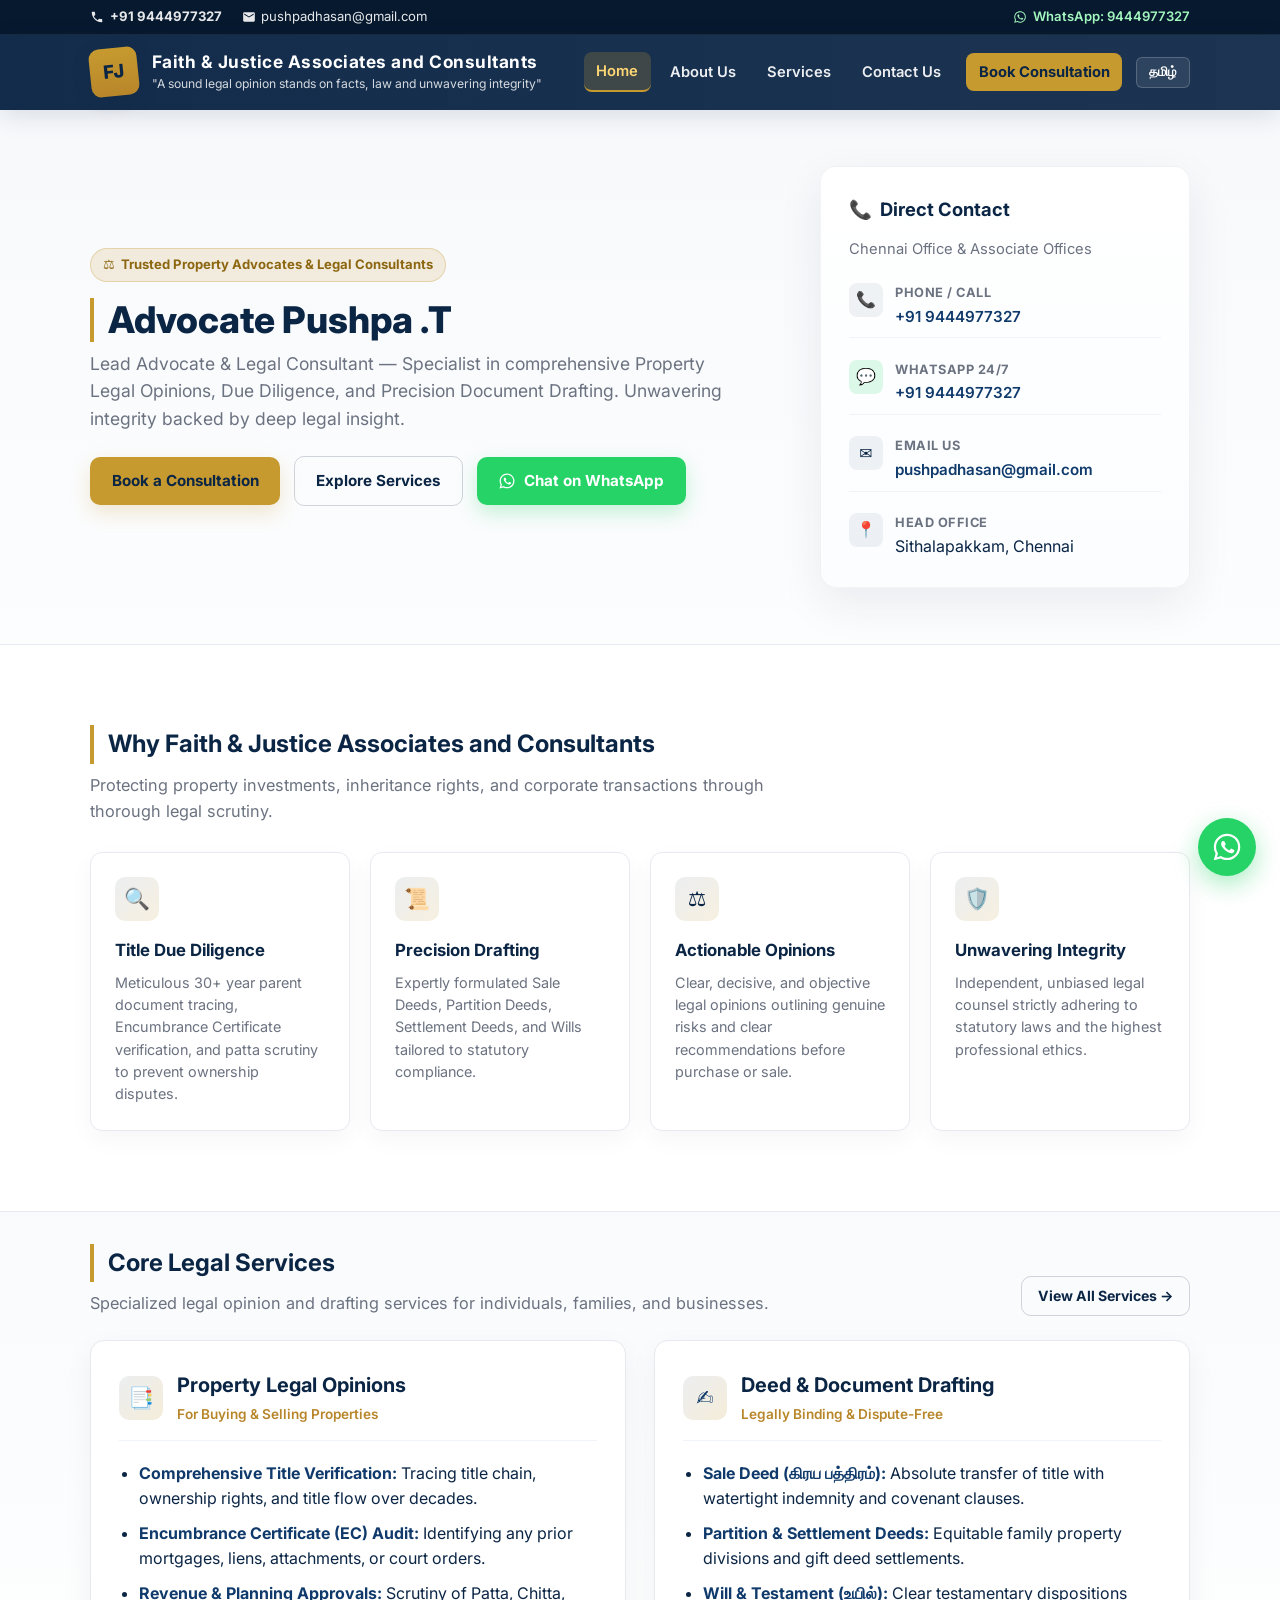
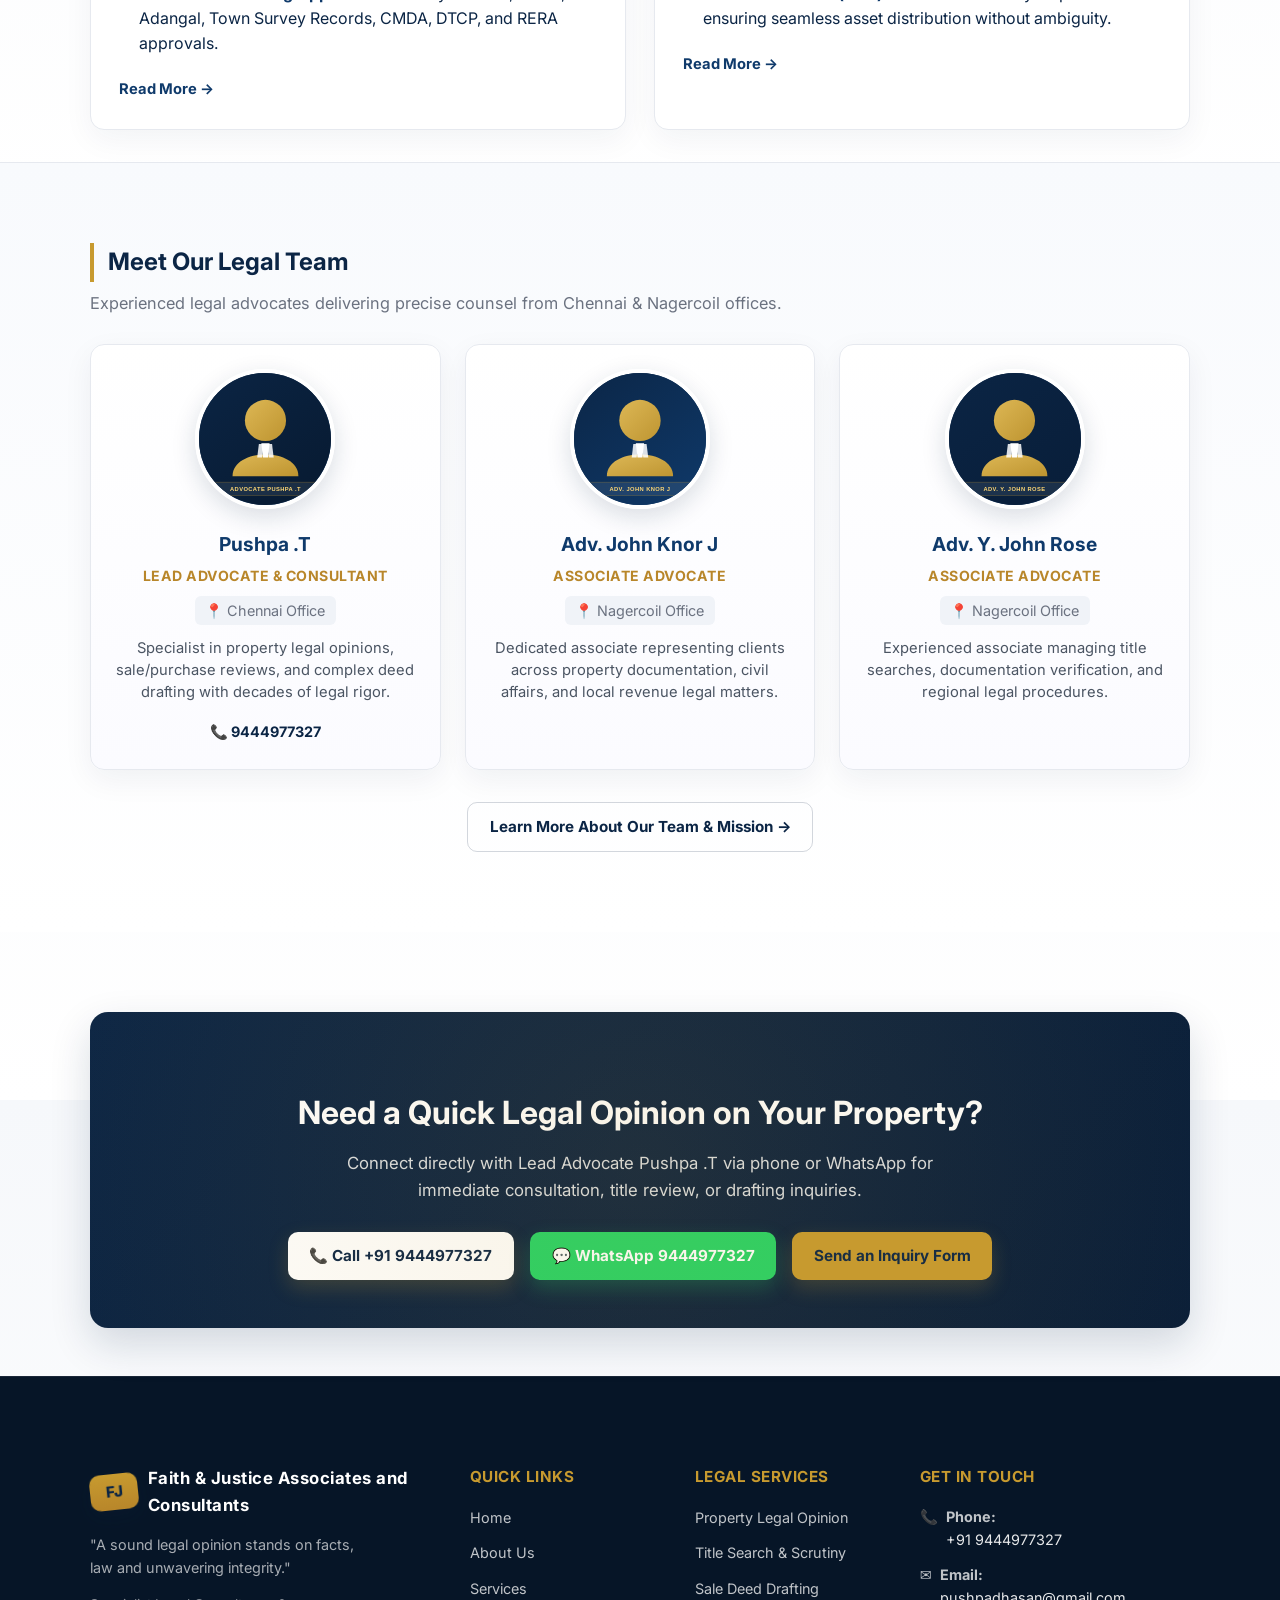
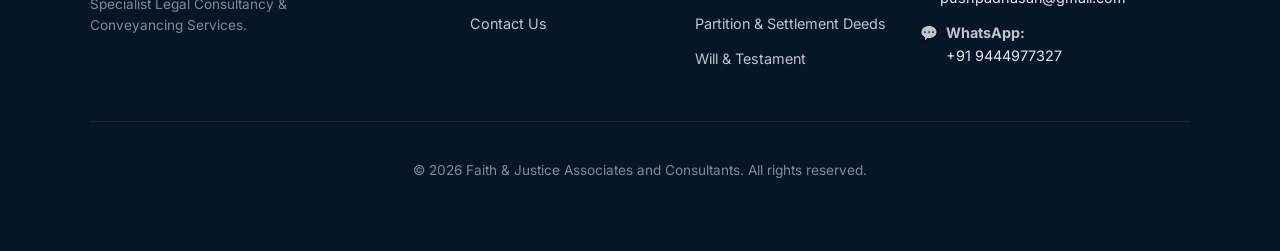
==== index.html @ 85257190 "Faith & Justice Associates and Consultants website" ====
<!DOCTYPE html>
<html lang="en">
<head>
  <meta charset="utf-8" />
  <meta name="viewport" content="width=device-width, initial-scale=1" />
  <title>Faith &amp; Justice Associates and Consultants | Property Legal Opinions &amp; Document Drafting</title>
  <meta name="description" content="Faith &amp; Justice Associates and Consultants — Specialized Property Legal Opinions, Title Scrutiny, Due Diligence, and Document Drafting. Lead Advocate: Pushpa .T." />
  <meta name="theme-color" content="#0b2545" />
  <link rel="stylesheet" href="style.css" />
</head>
<body>

  <!-- Top Utility Bar with Contact Info -->
  <aside class="top-bar">
    <div class="container">
      <div class="top-bar-left">
        <a href="tel:+919444977327" aria-label="Call Advocate Pushpa .T">
          <svg viewBox="0 0 24 24" width="14" height="14" fill="currentColor"><path d="M6.62 10.79c1.44 2.83 3.76 5.14 6.59 6.59l2.2-2.2c.27-.27.67-.36 1.02-.24 1.12.37 2.33.57 3.57.57.55 0 1 .45 1 1V20c0 .55-.45 1-1 1-9.39 0-17-7.61-17-17 0-.55.45-1 1-1h3.5c.55 0 1 .45 1 1 0 1.25.2 2.45.57 3.57.11.35.03.74-.25 1.02l-2.2 2.2z"/></svg>
          <span><strong>+91 9444977327</strong></span>
        </a>
        <a href="mailto:pushpadhasan@gmail.com" aria-label="Email Pushpa .T">
          <svg viewBox="0 0 24 24" width="14" height="14" fill="currentColor"><path d="M20 4H4c-1.1 0-1.99.9-1.99 2L2 18c0 1.1.9 2 2 2h16c1.1 0 2-.9 2-2V6c0-1.1-.9-2-2-2zm0 4l-8 5-8-5V6l8 5 8-5v2z"/></svg>
          <span>pushpadhasan@gmail.com</span>
        </a>
      </div>
      <div class="top-bar-right">
        <a href="https://wa.me/919444977327?text=Hello%20Faith%20%26%20Justice%20Associates%20and%20Consultants%2C%20I%20would%20like%20to%20inquire%20about%20your%20legal%20services." target="_blank" rel="noopener noreferrer" class="whatsapp-top-link" aria-label="WhatsApp quick chat">
          <svg viewBox="0 0 24 24" width="14" height="14" fill="currentColor"><path d="M12.04 2C6.58 2 2.13 6.45 2.13 11.91c0 1.75.46 3.45 1.32 4.95L2.05 22l5.25-1.38c1.45.79 3.08 1.21 4.74 1.21 5.46 0 9.91-4.45 9.91-9.91 0-2.65-1.03-5.14-2.9-7.01C17.18 3.03 14.69 2 12.04 2M12.05 3.67c2.2 0 4.26.86 5.82 2.42 1.55 1.56 2.41 3.63 2.41 5.83 0 4.54-3.7 8.23-8.24 8.23-1.48 0-2.93-.39-4.19-1.15l-.3-.17-3.12.82.83-3.04-.2-.32c-.82-1.3-1.26-2.82-1.26-4.38.01-4.54 3.7-8.24 8.25-8.24M9.11 7.44c-.16 0-.43.06-.65.3-.22.23-.84.82-.84 2.02 0 1.2.88 2.36 1 2.52.13.16 1.73 2.63 4.18 3.69 2.04.88 2.46.71 2.9.67.44-.04 1.42-.58 1.63-1.16.2-.58.2-1.08.14-1.18-.06-.1-.22-.17-.46-.29-.24-.12-1.41-.7-1.63-.78-.21-.07-.37-.11-.53.13-.16.24-.63.78-.78.94-.14.17-.29.19-.53.07-.24-.12-1.02-.37-1.94-1.2-.72-.64-1.21-1.43-1.35-1.67-.14-.24-.02-.37.1-.49.11-.11.25-.29.37-.43.12-.14.16-.24.24-.4.08-.16.04-.3-.02-.42-.06-.12-.53-1.27-.73-1.74-.19-.46-.38-.4-.53-.41l-.57-.03Z"/></svg>
          <span>WhatsApp: 9444977327</span>
        </a>
      </div>
    </div>
  </aside>

  <!-- Header -->
  <header>
    <div class="container">
      <a href="index.html" class="brand" aria-label="Faith &amp; Justice Associates and Consultants Home">
        <div class="logo-mark" aria-hidden="true">FJ</div>
        <div>
          <h1>Faith &amp; Justice Associates and Consultants</h1>
          <p>"A sound legal opinion stands on facts, law and unwavering integrity"</p>
        </div>
      </a>

      <nav aria-label="Main navigation">
        <button class="mobile-toggle" id="navToggle" aria-expanded="false" aria-controls="mainNav">Menu ☰</button>
        <ul id="mainNav" class="">
          <li><a href="index.html" class="active">Home</a></li>
          <li><a href="about.html">About Us</a></li>
          <li><a href="services.html">Services</a></li>
          <li><a href="contact.html">Contact Us</a></li>
          <li><a href="contact.html" class="nav-cta">Book Consultation</a></li>
          <li><button class="lang-btn" id="langToggle" aria-label="Switch Language">தமிழ்</button></li>
        </ul>
      </nav>
    </div>
  </header>

  <main>
    <!-- Hero Section -->
    <section class="hero container" aria-labelledby="heroTitle">
      <div class="hero-left">
        <div class="badge">
          <span>⚖️</span>
          <span class="lang-en">Trusted Property Advocates &amp; Legal Consultants</span>
          <span class="lang-ta">நம்பகமான சொத்து வழக்கறிஞர்கள் &amp; சட்ட ஆலோசகர்கள்</span>
        </div>
        <h2 id="heroTitle">Advocate Pushpa .T</h2>
        <p class="hero-subtitle lang-en">
          Lead Advocate &amp; Legal Consultant — Specialist in comprehensive Property Legal Opinions, Due Diligence, and Precision Document Drafting. Unwavering integrity backed by deep legal insight.
        </p>
        <p class="hero-subtitle lang-ta">
          முதன்மையான சொத்து வழக்கறிஞர் &amp; ஆலோசகர் — சொத்து சட்ட ஆலோசனை, பத்திரம் தயார் செய்தல் மற்றும் ஆவண சரிபார்ப்பு ஆகியவற்றில் நீண்ட அனுபவம்.
        </p>

        <div class="hero-actions">
          <a class="cta" href="contact.html">Book a Consultation</a>
          <a class="cta cta-secondary" href="services.html">Explore Services</a>
          <a class="cta cta-whatsapp" href="https://wa.me/919444977327?text=Hello%20Advocate%20Pushpa%20.T%2C%20I%20need%20a%20legal%20consultation%20regarding%20property." target="_blank" rel="noopener noreferrer">
            <svg viewBox="0 0 24 24" width="18" height="18" fill="currentColor"><path d="M12.04 2C6.58 2 2.13 6.45 2.13 11.91c0 1.75.46 3.45 1.32 4.95L2.05 22l5.25-1.38c1.45.79 3.08 1.21 4.74 1.21 5.46 0 9.91-4.45 9.91-9.91 0-2.65-1.03-5.14-2.9-7.01C17.18 3.03 14.69 2 12.04 2M12.05 3.67c2.2 0 4.26.86 5.82 2.42 1.55 1.56 2.41 3.63 2.41 5.83 0 4.54-3.7 8.23-8.24 8.23-1.48 0-2.93-.39-4.19-1.15l-.3-.17-3.12.82.83-3.04-.2-.32c-.82-1.3-1.26-2.82-1.26-4.38.01-4.54 3.7-8.24 8.25-8.24M9.11 7.44c-.16 0-.43.06-.65.3-.22.23-.84.82-.84 2.02 0 1.2.88 2.36 1 2.52.13.16 1.73 2.63 4.18 3.69 2.04.88 2.46.71 2.9.67.44-.04 1.42-.58 1.63-1.16.2-.58.2-1.08.14-1.18-.06-.1-.22-.17-.46-.29-.24-.12-1.41-.7-1.63-.78-.21-.07-.37-.11-.53.13-.16.24-.63.78-.78.94-.14.17-.29.19-.53.07-.24-.12-1.02-.37-1.94-1.2-.72-.64-1.21-1.43-1.35-1.67-.14-.24-.02-.37.1-.49.11-.11.25-.29.37-.43.12-.14.16-.24.24-.4.08-.16.04-.3-.02-.42-.06-.12-.53-1.27-.73-1.74-.19-.46-.38-.4-.53-.41l-.57-.03Z"/></svg>
            <span>Chat on WhatsApp</span>
          </a>
        </div>
      </div>

      <!-- Quick Contact Hero Card -->
      <aside class="hero-card" aria-label="Direct Contact Information">
        <h4>
          <span>📞</span>
          <span class="lang-en">Direct Contact</span>
          <span class="lang-ta">நேரடி தொடர்பு</span>
        </h4>
        <p class="lang-en">Chennai Office &amp; Associate Offices</p>
        <p class="lang-ta">சென்னை அலுவலகம் &amp; நாகர்கோவில்</p>

        <div class="hero-contact-item">
          <div class="hero-contact-icon">📞</div>
          <div class="hero-contact-text">
            <strong>Phone / Call</strong>
            <a href="tel:+919444977327">+91 9444977327</a>
          </div>
        </div>

        <div class="hero-contact-item">
          <div class="hero-contact-icon" style="background:rgba(37,211,102,0.15); color:#128c7e;">💬</div>
          <div class="hero-contact-text">
            <strong>WhatsApp 24/7</strong>
            <a href="https://wa.me/919444977327?text=Hello%20Faith%20%26%20Justice%20Associates%2C%20I%20would%20like%20to%20consult%20regarding%20legal%20services." target="_blank" rel="noopener noreferrer">+91 9444977327</a>
          </div>
        </div>

        <div class="hero-contact-item">
          <div class="hero-contact-icon">✉️</div>
          <div class="hero-contact-text">
            <strong>Email Us</strong>
            <a href="mailto:pushpadhasan@gmail.com">pushpadhasan@gmail.com</a>
          </div>
        </div>

        <div class="hero-contact-item">
          <div class="hero-contact-icon">📍</div>
          <div class="hero-contact-text">
            <strong>Head Office</strong>
            <span>Sithalapakkam, Chennai</span>
          </div>
        </div>
      </aside>
    </section>

    <!-- Core Pillars / Why Choose Us -->
    <section style="background: #ffffff; border-top: 1px solid var(--border-light); border-bottom: 1px solid var(--border-light);">
      <div class="container">
        <h2>
          <span class="lang-en">Why Faith &amp; Justice Associates and Consultants</span>
          <span class="lang-ta">எங்களை ஏன் தேர்ந்தெடுக்க வேண்டும்</span>
        </h2>
        <p class="section-subtitle lang-en">
          Protecting property investments, inheritance rights, and corporate transactions through thorough legal scrutiny.
        </p>
        <p class="section-subtitle lang-ta">
          முழுமையான சட்ட ஆலோசனைகள் மற்றும் நம்பகமான ஆவண தயாரிப்புடன் உங்கள் சொத்து உரிமைகளைப் பாதுகாப்போம்.
        </p>

        <div class="features-grid">
          <div class="feature-box">
            <div class="feature-icon">🔍</div>
            <h3 class="lang-en">Title Due Diligence</h3>
            <h3 class="lang-ta">ஆவண நுட்ப ஆய்வு</h3>
            <p class="lang-en">Meticulous 30+ year parent document tracing, Encumbrance Certificate verification, and patta scrutiny to prevent ownership disputes.</p>
            <p class="lang-ta">30 ஆண்டுகால வில்லங்கச் சான்றிதழ், பட்டா மற்றும் மூல ஆவணங்களை முழுமையாக ஆய்வு செய்தல்.</p>
          </div>

          <div class="feature-box">
            <div class="feature-icon">📜</div>
            <h3 class="lang-en">Precision Drafting</h3>
            <h3 class="lang-ta">துல்லியமான பத்திரம்</h3>
            <p class="lang-en">Expertly formulated Sale Deeds, Partition Deeds, Settlement Deeds, and Wills tailored to statutory compliance.</p>
            <p class="lang-ta">கிரய பத்திரம், பாகப்பிரிவினை, உயில் மற்றும் செட்டில்மென்ட் பத்திரங்கள் முறையாக தயாரித்தல்.</p>
          </div>

          <div class="feature-box">
            <div class="feature-icon">⚖️</div>
            <h3 class="lang-en">Actionable Opinions</h3>
            <h3 class="lang-ta">சட்ட ஆலோசனை</h3>
            <p class="lang-en">Clear, decisive, and objective legal opinions outlining genuine risks and clear recommendations before purchase or sale.</p>
            <p class="lang-ta">சொத்து வாங்குவதற்கும் விற்பதற்கும் முன் தெளிவான சட்ட வழிகாட்டல்கள்.</p>
          </div>

          <div class="feature-box">
            <div class="feature-icon">🛡️</div>
            <h3 class="lang-en">Unwavering Integrity</h3>
            <h3 class="lang-ta">உண்மையான அர்ப்பணிப்பு</h3>
            <p class="lang-en">Independent, unbiased legal counsel strictly adhering to statutory laws and the highest professional ethics.</p>
            <p class="lang-ta">நேர்மையான, நம்பகமான மற்றும் வாடிக்கையாளர் நலன் சார்ந்த சட்டச் சேவைகள்.</p>
          </div>
        </div>
      </div>
    </section>

    <!-- Services Overview Section -->
    <section class="container">
      <div style="display: flex; justify-content: space-between; align-items: flex-end; flex-wrap: wrap; gap: 1rem; margin-bottom: 1.5rem;">
        <div>
          <h2>
            <span class="lang-en">Core Legal Services</span>
            <span class="lang-ta">எங்கள் முக்கிய சேவைகள்</span>
          </h2>
          <p class="section-subtitle" style="margin-bottom: 0;">
            <span class="lang-en">Specialized legal opinion and drafting services for individuals, families, and businesses.</span>
            <span class="lang-ta">சொத்து பரிவர்த்தனை மற்றும் பத்திரம் தயாரிப்பதற்கான சட்ட சேவைகள்.</span>
          </p>
        </div>
        <a href="services.html" class="cta cta-secondary" style="font-size: 0.88rem; padding: 0.5rem 1rem;">View All Services →</a>
      </div>

      <div class="services-grid">
        <!-- Service Card 1 -->
        <div class="service-card">
          <div class="service-card-header">
            <div class="service-card-icon">📑</div>
            <div>
              <h3 class="lang-en">Property Legal Opinions</h3>
              <h3 class="lang-ta">சொத்து சட்ட ஆலோசனை</h3>
              <span style="font-size: 0.85rem; color: var(--gold-hover); font-weight: 600;">For Buying &amp; Selling Properties</span>
            </div>
          </div>
          <div class="service-list">
            <ul>
              <li><strong>Comprehensive Title Verification:</strong> Tracing title chain, ownership rights, and title flow over decades.</li>
              <li><strong>Encumbrance Certificate (EC) Audit:</strong> Identifying any prior mortgages, liens, attachments, or court orders.</li>
              <li><strong>Revenue &amp; Planning Approvals:</strong> Scrutiny of Patta, Chitta, Adangal, Town Survey Records, CMDA, DTCP, and RERA approvals.</li>
            </ul>
          </div>
          <div style="margin-top: 1.25rem;">
            <a href="services.html" style="color: var(--accent); font-weight: 700; text-decoration: none; font-size: 0.92rem;">Read More &rarr;</a>
          </div>
        </div>

        <!-- Service Card 2 -->
        <div class="service-card">
          <div class="service-card-header">
            <div class="service-card-icon">✍️</div>
            <div>
              <h3 class="lang-en">Deed &amp; Document Drafting</h3>
              <h3 class="lang-ta">பத்திரம் தயார்செய்தல்</h3>
              <span style="font-size: 0.85rem; color: var(--gold-hover); font-weight: 600;">Legally Binding &amp; Dispute-Free</span>
            </div>
          </div>
          <div class="service-list">
            <ul>
              <li><strong>Sale Deed (கிரய பத்திரம்):</strong> Absolute transfer of title with watertight indemnity and covenant clauses.</li>
              <li><strong>Partition &amp; Settlement Deeds:</strong> Equitable family property divisions and gift deed settlements.</li>
              <li><strong>Will &amp; Testament (உயில்):</strong> Clear testamentary dispositions ensuring seamless asset distribution without ambiguity.</li>
            </ul>
          </div>
          <div style="margin-top: 1.25rem;">
            <a href="services.html" style="color: var(--accent); font-weight: 700; text-decoration: none; font-size: 0.92rem;">Read More &rarr;</a>
          </div>
        </div>
      </div>
    </section>

    <!-- Leadership / Advocates Preview Section -->
    <section style="background: linear-gradient(180deg, #f8fafd, #ffffff); border-top: 1px solid var(--border-light);">
      <div class="container">
        <h2>
          <span class="lang-en">Meet Our Legal Team</span>
          <span class="lang-ta">எங்கள் வழக்கறிஞர்கள்</span>
        </h2>
        <p class="section-subtitle">
          <span class="lang-en">Experienced legal advocates delivering precise counsel from Chennai &amp; Nagercoil offices.</span>
          <span class="lang-ta">சென்னை மற்றும் நாகர்கோவில் அலுவலகங்களில் அர்ப்பணிப்புடன் செயல்படும் வழக்கறிஞர்கள்.</span>
        </p>

        <div class="team">
          <!-- Member 1 -->
          <div class="member">
            <div class="member-avatar">
              <img src="placeholder-pushpa.svg" alt="Photo of Advocate Pushpa .T" onerror="this.src='placeholder-pushpa.jpg';" />
            </div>
            <h3>Pushpa .T</h3>
            <p class="role">Lead Advocate &amp; Consultant</p>
            <p class="office">📍 Chennai Office</p>
            <p class="bio lang-en">Specialist in property legal opinions, sale/purchase reviews, and complex deed drafting with decades of legal rigor.</p>
            <p class="bio lang-ta">சொத்து சட்ட ஆலோசனை மற்றும் ஆவண தயாரிப்பில் சிறந்த அனுபவம் கொண்ட முன்னணி வழக்கறிஞர்.</p>
            <div style="margin-top: 1rem;">
              <a href="tel:+919444977327" style="color: var(--navy); font-size: 0.9rem; font-weight: 700; text-decoration: none;">📞 9444977327</a>
            </div>
          </div>

          <!-- Member 2 -->
          <div class="member">
            <div class="member-avatar">
              <img src="placeholder-john.svg" alt="Photo of Adv. John Knor J" onerror="this.src='placeholder-john.jpg';" />
            </div>
            <h3>Adv. John Knor J</h3>
            <p class="role">Associate Advocate</p>
            <p class="office">📍 Nagercoil Office</p>
            <p class="bio lang-en">Dedicated associate representing clients across property documentation, civil affairs, and local revenue legal matters.</p>
            <p class="bio lang-ta">நாகர்கோவில் பகுதியில் சொத்து மற்றும் ஆவண விவகாரங்களில் வாடிக்கையாளர்களுக்கு சிறந்த உதவி.</p>
          </div>

          <!-- Member 3 -->
          <div class="member">
            <div class="member-avatar">
              <img src="placeholder-rose.svg" alt="Photo of Adv. Y. John Rose" onerror="this.src='placeholder-rose.jpg';" />
            </div>
            <h3>Adv. Y. John Rose</h3>
            <p class="role">Associate Advocate</p>
            <p class="office">📍 Nagercoil Office</p>
            <p class="bio lang-en">Experienced associate managing title searches, documentation verification, and regional legal procedures.</p>
            <p class="bio lang-ta">சொத்து ஆவணங்கள் மற்றும் பட்டா தொடர்பான சட்ட ஆலோசனைகளை முறையாக வழங்குபவர்.</p>
          </div>
        </div>

        <div style="text-align: center; margin-top: 2rem;">
          <a href="about.html" class="cta cta-secondary">Learn More About Our Team &amp; Mission →</a>
        </div>
      </div>
    </section>

    <!-- Call to Action Banner -->
    <div class="container">
      <div class="cta-banner">
        <h2>
          <span class="lang-en">Need a Quick Legal Opinion on Your Property?</span>
          <span class="lang-ta">உங்கள் சொத்து ஆவணங்களை சரிபார்க்க வேண்டுமா?</span>
        </h2>
        <p class="lang-en">
          Connect directly with Lead Advocate Pushpa .T via phone or WhatsApp for immediate consultation, title review, or drafting inquiries.
        </p>
        <p class="lang-ta">
          உடனடி சட்ட ஆலோசனை மற்றும் ஆவண சரிபார்ப்புக்கு தொலைபேசி அல்லது வாட்ஸ்அப் மூலம் தொடர்பு கொள்ளவும்.
        </p>
        <div class="cta-banner-buttons">
          <a href="tel:+919444977327" class="cta" style="background: #ffffff; color: var(--navy);">
            📞 Call +91 9444977327
          </a>
          <a href="https://wa.me/919444977327?text=Hello%20Faith%20%26%20Justice%20Associates%2C%20I%20would%20like%20to%20consult%20regarding%20property%20legal%20opinions." target="_blank" rel="noopener noreferrer" class="cta cta-whatsapp">
            💬 WhatsApp 9444977327
          </a>
          <a href="contact.html" class="cta" style="background: var(--gold); color: var(--navy);">
            Send an Inquiry Form
          </a>
        </div>
      </div>
    </div>
  </main>

  <!-- Floating WhatsApp Widget -->
  <a href="https://wa.me/919444977327?text=Hello%20Faith%20%26%20Justice%20Associates%20and%20Consultants%2C%20I%20would%20like%20to%20inquire%20about%20your%20legal%20services." 
     class="whatsapp-float" 
     target="_blank" 
     rel="noopener noreferrer" 
     aria-label="Chat on WhatsApp with Advocate Pushpa .T">
    <svg viewBox="0 0 24 24" width="32" height="32" fill="currentColor">
      <path d="M12.04 2C6.58 2 2.13 6.45 2.13 11.91c0 1.75.46 3.45 1.32 4.95L2.05 22l5.25-1.38c1.45.79 3.08 1.21 4.74 1.21 5.46 0 9.91-4.45 9.91-9.91 0-2.65-1.03-5.14-2.9-7.01C17.18 3.03 14.69 2 12.04 2M12.05 3.67c2.2 0 4.26.86 5.82 2.42 1.55 1.56 2.41 3.63 2.41 5.83 0 4.54-3.7 8.23-8.24 8.23-1.48 0-2.93-.39-4.19-1.15l-.3-.17-3.12.82.83-3.04-.2-.32c-.82-1.3-1.26-2.82-1.26-4.38.01-4.54 3.7-8.24 8.25-8.24M9.11 7.44c-.16 0-.43.06-.65.3-.22.23-.84.82-.84 2.02 0 1.2.88 2.36 1 2.52.13.16 1.73 2.63 4.18 3.69 2.04.88 2.46.71 2.9.67.44-.04 1.42-.58 1.63-1.16.2-.58.2-1.08.14-1.18-.06-.1-.22-.17-.46-.29-.24-.12-1.41-.7-1.63-.78-.21-.07-.37-.11-.53.13-.16.24-.63.78-.78.94-.14.17-.29.19-.53.07-.24-.12-1.02-.37-1.94-1.2-.72-.64-1.21-1.43-1.35-1.67-.14-.24-.02-.37.1-.49.11-.11.25-.29.37-.43.12-.14.16-.24.24-.4.08-.16.04-.3-.02-.42-.06-.12-.53-1.27-.73-1.74-.19-.46-.38-.4-.53-.41l-.57-.03Z"/>
    </svg>
    <span class="tooltip">Chat on WhatsApp (9444977327)</span>
  </a>

  <!-- Footer -->
  <footer>
    <div class="container">
      <div class="footer-grid">
        <div class="footer-brand">
          <div style="display: flex; gap: 0.6rem; align-items: center; margin-bottom: 0.75rem;">
            <div class="logo-mark" style="width: 36px; height: 36px; font-size: 0.95rem;">FJ</div>
            <h3 style="margin: 0; font-size: 1.05rem;">Faith &amp; Justice Associates and Consultants</h3>
          </div>
          <p>"A sound legal opinion stands on facts, law and unwavering integrity."</p>
          <p style="font-size: 0.85rem; color: rgba(255,255,255,0.5);">Specialist Legal Consultancy &amp; Conveyancing Services.</p>
        </div>

        <div class="footer-col">
          <h4>Quick Links</h4>
          <ul>
            <li><a href="index.html">Home</a></li>
            <li><a href="about.html">About Us</a></li>
            <li><a href="services.html">Services</a></li>
            <li><a href="contact.html">Contact Us</a></li>
          </ul>
        </div>

        <div class="footer-col">
          <h4>Legal Services</h4>
          <ul>
            <li><a href="services.html">Property Legal Opinion</a></li>
            <li><a href="services.html">Title Search &amp; Scrutiny</a></li>
            <li><a href="services.html">Sale Deed Drafting</a></li>
            <li><a href="services.html">Partition &amp; Settlement Deeds</a></li>
            <li><a href="services.html">Will &amp; Testament</a></li>
          </ul>
        </div>

        <div class="footer-col">
          <h4>Get In Touch</h4>
          <div class="footer-contact-item">
            <span>📞</span>
            <div>
              <strong>Phone:</strong><br />
              <a href="tel:+919444977327">+91 9444977327</a>
            </div>
          </div>
          <div class="footer-contact-item">
            <span>✉️</span>
            <div>
              <strong>Email:</strong><br />
              <a href="mailto:pushpadhasan@gmail.com">pushpadhasan@gmail.com</a>
            </div>
          </div>
          <div class="footer-contact-item">
            <span>💬</span>
            <div>
              <strong>WhatsApp:</strong><br />
              <a href="https://wa.me/919444977327" target="_blank" rel="noopener noreferrer">+91 9444977327</a>
            </div>
          </div>
        </div>
      </div>

      <div class="footer-bottom">
        <p>&copy; <span class="current-year"></span> Faith &amp; Justice Associates and Consultants. All rights reserved.</p>
      </div>
    </div>
  </footer>

  <script src="script.js"></script>
</body>
</html>
---- style.css ----
/* ==========================================================================
   Faith & Justice Associates and Consultants — Stylesheet
   Theme: Navy (#0b2545) & Gold (#c79a2f) Professional Legal Palette
   ========================================================================== */

@import url('https://fonts.googleapis.com/css2?family=Inter:wght@300;400;500;600;700;800&display=swap');
@import url('https://fonts.googleapis.com/css2?family=Noto+Sans+Tamil:wght@400;600;700&display=swap');

:root {
  --navy: #0b2545;
  --gold: #c79a2f;
  --gold-hover: #b8862a;
  --white: #ffffff;
  --muted: #6b7280;
  --bg: #f6f8fb;
  --glass: rgba(255, 255, 255, 0.7);
  --max-width: 1100px;
  --radius: 12px;
  --gap: 1.25rem;
  --transition: 300ms cubic-bezier(.2, .9, .2, 1);
  --accent: #0f3a6b;
  --whatsapp: #25D366;
  --whatsapp-dark: #128C7E;
  --border-light: #e6e9ef;
}

/* Reset & Base */
* {
  box-sizing: border-box;
}

html, body {
  height: 100%;
}

body {
  margin: 0;
  font-family: 'Inter', system-ui, -apple-system, "Segoe UI", Roboto, Arial, sans-serif;
  color: var(--navy);
  background: linear-gradient(180deg, var(--bg) 0%, #ffffff 100%);
  -webkit-font-smoothing: antialiased;
  -moz-osx-font-smoothing: grayscale;
  line-height: 1.6;
  -webkit-tap-highlight-color: transparent;
  display: flex;
  flex-direction: column;
  min-height: 100vh;
}

main {
  flex: 1 0 auto;
}

.container {
  width: 92%;
  max-width: var(--max-width);
  margin: 0 auto;
  padding: 2rem 0;
}

/* Top Utility Bar */
.top-bar {
  background: #07192f;
  color: rgba(255, 255, 255, 0.85);
  font-size: 0.82rem;
  border-bottom: 1px solid rgba(255, 255, 255, 0.08);
  padding: 0.4rem 0;
}

.top-bar .container {
  padding: 0;
  display: flex;
  justify-content: space-between;
  align-items: center;
  flex-wrap: wrap;
  gap: 0.5rem;
}

.top-bar-left, .top-bar-right {
  display: flex;
  align-items: center;
  gap: 1.25rem;
  flex-wrap: wrap;
}

.top-bar a {
  color: rgba(255, 255, 255, 0.9);
  text-decoration: none;
  display: inline-flex;
  align-items: center;
  gap: 0.35rem;
  transition: color var(--transition);
}

.top-bar a:hover {
  color: var(--gold);
}

.top-bar .whatsapp-top-link {
  color: #a3f7bf;
  font-weight: 600;
}

.top-bar .whatsapp-top-link:hover {
  color: #25D366;
}

/* Header */
header {
  position: sticky;
  top: 0;
  z-index: 60;
  backdrop-filter: blur(8px);
  -webkit-backdrop-filter: blur(8px);
  background: linear-gradient(90deg, rgba(11, 37, 69, 0.97), rgba(11, 37, 69, 0.93));
  color: var(--white);
  box-shadow: 0 6px 24px rgba(11, 37, 69, 0.12);
}

header .container {
  display: flex;
  align-items: center;
  justify-content: space-between;
  gap: var(--gap);
  padding: 0.85rem 0;
}

.brand {
  display: flex;
  gap: 0.85rem;
  align-items: center;
  text-decoration: none;
  color: inherit;
}

.logo-mark {
  width: 48px;
  height: 48px;
  min-width: 48px;
  display: grid;
  place-items: center;
  background: linear-gradient(180deg, var(--gold), #b8862a);
  color: var(--navy);
  font-weight: 800;
  font-size: 1.15rem;
  border-radius: 10px;
  transform: rotate(-6deg);
  box-shadow: 0 6px 18px rgba(12, 34, 60, 0.18);
  transition: transform var(--transition);
  user-select: none;
}

.brand:hover .logo-mark {
  transform: rotate(0deg) scale(1.04);
}

.brand h1 {
  margin: 0;
  font-size: 1.08rem;
  letter-spacing: 0.5px;
  font-weight: 700;
  line-height: 1.25;
  color: var(--white);
}

.brand p {
  margin: 0;
  font-size: 0.76rem;
  color: rgba(255, 255, 255, 0.82);
  margin-top: 2px;
}

/* Navigation */
nav {
  display: flex;
  align-items: center;
  gap: 0.5rem;
}

nav ul {
  list-style: none;
  margin: 0;
  padding: 0;
  display: flex;
  gap: 0.35rem;
  align-items: center;
}

nav a {
  color: rgba(255, 255, 255, 0.92);
  text-decoration: none;
  padding: 0.45rem 0.8rem;
  border-radius: 8px;
  font-weight: 600;
  font-size: 0.92rem;
  transition: background var(--transition), color var(--transition), transform var(--transition);
  display: inline-block;
}

nav a:hover {
  background: rgba(255, 255, 255, 0.1);
  color: var(--white);
  transform: translateY(-2px);
}

nav a.active {
  background: rgba(199, 154, 47, 0.22);
  color: #ffd875;
  border-bottom: 2px solid var(--gold);
}

.nav-cta {
  background: var(--gold) !important;
  color: var(--navy) !important;
  font-weight: 700 !important;
  margin-left: 0.4rem;
}

.nav-cta:hover {
  background: var(--gold-hover) !important;
  color: var(--navy) !important;
}

.lang-btn {
  background: rgba(255, 255, 255, 0.08);
  border: 1px solid rgba(255, 255, 255, 0.2);
  color: var(--white);
  padding: 0.4rem 0.75rem;
  border-radius: 6px;
  font-weight: 700;
  font-size: 0.82rem;
  cursor: pointer;
  transition: all var(--transition);
  margin-left: 0.5rem;
}

.lang-btn:hover {
  background: var(--gold);
  color: var(--navy);
  border-color: var(--gold);
}

.mobile-toggle {
  display: none;
  background: transparent;
  border: 1px solid rgba(255, 255, 255, 0.2);
  color: var(--white);
  padding: 0.45rem 0.7rem;
  border-radius: 8px;
  cursor: pointer;
  font-size: 0.95rem;
}

/* Page Hero Banner (for Inner Pages: About, Services, Contact) */
.page-hero {
  background: linear-gradient(135deg, rgba(11, 37, 69, 0.06) 0%, rgba(199, 154, 47, 0.08) 100%);
  border-bottom: 1px solid rgba(11, 37, 69, 0.06);
  padding: 3rem 0 2.5rem 0;
  text-align: center;
}

.page-hero h1 {
  margin: 0 0 0.5rem 0;
  font-size: 2.2rem;
  color: var(--navy);
  font-weight: 800;
  letter-spacing: -0.5px;
}

.page-hero p {
  margin: 0 auto;
  color: var(--muted);
  font-size: 1.05rem;
  max-width: 65ch;
}

.breadcrumb {
  display: flex;
  justify-content: center;
  align-items: center;
  gap: 0.5rem;
  font-size: 0.85rem;
  margin-bottom: 1rem;
  color: var(--muted);
}

.breadcrumb a {
  color: var(--accent);
  text-decoration: none;
  font-weight: 600;
}

.breadcrumb a:hover {
  color: var(--gold);
}

/* Home Hero Section */
.hero {
  padding: 3.5rem 0;
  display: grid;
  grid-template-columns: 1fr 370px;
  gap: 2.5rem;
  align-items: center;
}

.hero-left {
  animation: slideIn 700ms var(--transition) both;
}

@keyframes slideIn {
  from { opacity: 0; transform: translateY(18px); }
  to { opacity: 1; transform: none; }
}

.hero .badge {
  display: inline-flex;
  align-items: center;
  gap: 0.4rem;
  background: rgba(199, 154, 47, 0.15);
  color: #8c6611;
  padding: 0.35rem 0.75rem;
  border-radius: 20px;
  font-weight: 700;
  font-size: 0.82rem;
  margin-bottom: 1rem;
  border: 1px solid rgba(199, 154, 47, 0.3);
}

.hero h2 {
  margin: 0 0 0.5rem 0;
  font-size: 2.3rem;
  color: var(--navy);
  font-weight: 800;
  line-height: 1.2;
}

.hero .hero-subtitle {
  margin: 0 0 1.25rem 0;
  color: var(--muted);
  font-size: 1.1rem;
  line-height: 1.55;
  max-width: 58ch;
}

.hero-actions {
  display: flex;
  gap: 0.85rem;
  align-items: center;
  margin-top: 1.5rem;
  flex-wrap: wrap;
}

/* CTA Buttons */
.cta {
  display: inline-flex;
  gap: 0.5rem;
  align-items: center;
  background: var(--gold);
  color: var(--navy);
  padding: 0.75rem 1.35rem;
  border-radius: 10px;
  font-weight: 700;
  font-size: 0.95rem;
  text-decoration: none;
  box-shadow: 0 8px 20px rgba(199, 154, 47, 0.22);
  transition: all var(--transition);
  cursor: pointer;
  border: none;
}

.cta:hover {
  transform: translateY(-3px);
  box-shadow: 0 12px 26px rgba(199, 154, 47, 0.3);
  background: var(--gold-hover);
}

.cta-secondary {
  background: transparent;
  color: var(--navy);
  border: 1.5px solid rgba(11, 37, 69, 0.18);
  box-shadow: none;
}

.cta-secondary:hover {
  background: rgba(11, 37, 69, 0.05);
  border-color: var(--navy);
  transform: translateY(-3px);
}

.cta-whatsapp {
  background: var(--whatsapp);
  color: #ffffff;
  box-shadow: 0 8px 20px rgba(37, 211, 102, 0.25);
}

.cta-whatsapp:hover {
  background: var(--whatsapp-dark);
  color: #ffffff;
  box-shadow: 0 12px 24px rgba(37, 211, 102, 0.35);
}

/* Hero Quick Contact Card */
.hero-card {
  background: linear-gradient(180deg, #ffffff, #fbfdff);
  border-radius: 16px;
  padding: 1.75rem;
  box-shadow: 0 16px 45px rgba(11, 37, 69, 0.08);
  border: 1px solid rgba(11, 37, 69, 0.05);
  display: flex;
  flex-direction: column;
  gap: 0.85rem;
  animation: float 6s ease-in-out infinite;
}

@keyframes float {
  0% { transform: translateY(0); }
  50% { transform: translateY(-6px); }
  100% { transform: translateY(0); }
}

.hero-card h4 {
  margin: 0;
  color: var(--navy);
  font-size: 1.15rem;
  font-weight: 700;
  display: flex;
  align-items: center;
  gap: 0.5rem;
}

.hero-card p {
  margin: 0;
  color: var(--muted);
  font-size: 0.92rem;
}

.hero-contact-item {
  display: flex;
  align-items: flex-start;
  gap: 0.75rem;
  padding: 0.5rem 0;
  border-bottom: 1px solid #f0f3f8;
}

.hero-contact-item:last-child {
  border-bottom: none;
  padding-bottom: 0;
}

.hero-contact-icon {
  width: 34px;
  height: 34px;
  border-radius: 8px;
  background: rgba(11, 37, 69, 0.06);
  color: var(--navy);
  display: grid;
  place-items: center;
  flex-shrink: 0;
}

.hero-contact-text strong {
  display: block;
  font-size: 0.8rem;
  text-transform: uppercase;
  letter-spacing: 0.5px;
  color: var(--muted);
}

.hero-contact-text a {
  color: var(--accent);
  text-decoration: none;
  font-weight: 600;
  font-size: 0.95rem;
  transition: color var(--transition);
}

.hero-contact-text a:hover {
  color: var(--gold);
}

/* Sections */
section {
  padding: 3rem 0;
}

section h2 {
  margin: 0 0 1rem 0;
  font-size: 1.5rem;
  color: var(--navy);
  border-left: 4px solid var(--gold);
  padding-left: 0.85rem;
  font-weight: 700;
}

.section-subtitle {
  color: var(--muted);
  font-size: 1.02rem;
  margin-top: -0.5rem;
  margin-bottom: 1.75rem;
  max-width: 70ch;
}

/* Pillars / Features Grid */
.features-grid {
  display: grid;
  grid-template-columns: repeat(4, 1fr);
  gap: 1.25rem;
  margin-top: 1.5rem;
}

.feature-box {
  background: var(--white);
  padding: 1.5rem;
  border-radius: var(--radius);
  box-shadow: 0 8px 24px rgba(11, 37, 69, 0.04);
  border: 1px solid var(--border-light);
  transition: all var(--transition);
}

.feature-box:hover {
  transform: translateY(-5px);
  box-shadow: 0 14px 35px rgba(11, 37, 69, 0.09);
  border-color: rgba(199, 154, 47, 0.4);
}

.feature-icon {
  width: 44px;
  height: 44px;
  border-radius: 10px;
  background: linear-gradient(135deg, rgba(11, 37, 69, 0.08), rgba(199, 154, 47, 0.15));
  color: var(--navy);
  display: grid;
  place-items: center;
  font-size: 1.3rem;
  margin-bottom: 1rem;
}

.feature-box h3 {
  margin: 0 0 0.5rem 0;
  font-size: 1.05rem;
  color: var(--navy);
}

.feature-box p {
  margin: 0;
  color: var(--muted);
  font-size: 0.9rem;
  line-height: 1.55;
}

/* Team Section */
.team {
  display: grid;
  grid-template-columns: repeat(3, 1fr);
  gap: 1.5rem;
  margin-top: 1.5rem;
}

.member {
  background: linear-gradient(180deg, #ffffff, #fbfbff);
  border-radius: 14px;
  padding: 1.5rem;
  box-shadow: 0 10px 30px rgba(11, 37, 69, 0.06);
  border: 1px solid var(--border-light);
  text-align: center;
  position: relative;
  overflow: hidden;
  transition: transform var(--transition), box-shadow var(--transition);
}

.member:hover {
  transform: translateY(-6px);
  box-shadow: 0 18px 40px rgba(11, 37, 69, 0.12);
}

.member-avatar {
  width: 140px;
  height: 140px;
  border-radius: 50%;
  margin: 0 auto 1.25rem auto;
  background: linear-gradient(135deg, var(--navy), var(--accent));
  color: var(--gold);
  display: flex;
  align-items: center;
  justify-content: center;
  font-size: 2.2rem;
  font-weight: 800;
  border: 4px solid #ffffff;
  box-shadow: 0 8px 24px rgba(11, 37, 69, 0.15);
  position: relative;
}

.member img {
  width: 100%;
  height: 100%;
  object-fit: cover;
  border-radius: 50%;
  display: block;
}

.member h3 {
  margin: 0 0 0.35rem 0;
  font-size: 1.2rem;
  color: var(--accent);
  font-weight: 700;
}

.member .role {
  margin: 0 0 0.5rem 0;
  color: var(--gold-hover);
  font-weight: 700;
  font-size: 0.88rem;
  text-transform: uppercase;
  letter-spacing: 0.5px;
}

.member .office {
  margin: 0 0 0.75rem 0;
  color: var(--muted);
  font-size: 0.9rem;
  display: inline-block;
  background: #f0f3f8;
  padding: 0.2rem 0.65rem;
  border-radius: 6px;
}

.member .bio {
  margin: 0;
  color: #4b5563;
  font-size: 0.92rem;
  line-height: 1.5;
}

/* Services Page & Grids */
.services-grid {
  display: grid;
  grid-template-columns: repeat(2, 1fr);
  gap: 1.75rem;
}

.service-card {
  background: var(--white);
  padding: 1.75rem;
  border-radius: 14px;
  box-shadow: 0 10px 30px rgba(11, 37, 69, 0.05);
  border: 1px solid var(--border-light);
  transition: all var(--transition);
}

.service-card:hover {
  transform: translateY(-4px);
  box-shadow: 0 16px 36px rgba(11, 37, 69, 0.09);
  border-color: rgba(199, 154, 47, 0.35);
}

.service-card-header {
  display: flex;
  align-items: center;
  gap: 0.85rem;
  margin-bottom: 1.25rem;
  padding-bottom: 0.85rem;
  border-bottom: 1.5px solid #f0f3f8;
}

.service-card-header h3 {
  margin: 0;
  font-size: 1.25rem;
  color: var(--navy);
  font-weight: 700;
}

.service-card-icon {
  width: 44px;
  height: 44px;
  background: linear-gradient(135deg, rgba(11, 37, 69, 0.08), rgba(199, 154, 47, 0.18));
  color: var(--accent);
  border-radius: 10px;
  display: grid;
  place-items: center;
  font-size: 1.3rem;
  flex-shrink: 0;
}

.service-list ul {
  margin: 0;
  padding-left: 1.25rem;
  color: var(--navy);
}

.service-list li {
  margin-bottom: 0.65rem;
  line-height: 1.55;
}

.service-list li strong {
  color: var(--accent);
}

.service-sublist {
  list-style-type: circle;
  margin-top: 0.4rem;
  padding-left: 1.25rem;
}

.service-sublist li {
  margin-bottom: 0.35rem;
  color: #4b5563;
}

/* Locations */
.locations {
  display: grid;
  grid-template-columns: 1fr 1fr;
  gap: 1.5rem;
  margin-bottom: 2rem;
}

.location {
  padding: 1.5rem;
  border-radius: var(--radius);
  background: linear-gradient(180deg, #ffffff, #fbfbff);
  box-shadow: 0 10px 30px rgba(11, 37, 69, 0.05);
  border: 1px solid var(--border-light);
  transition: all var(--transition);
}

.location:hover {
  transform: translateY(-4px);
  border-color: rgba(199, 154, 47, 0.35);
  box-shadow: 0 14px 34px rgba(11, 37, 69, 0.08);
}

.location h3 {
  margin: 0 0 0.75rem 0;
  color: var(--accent);
  font-size: 1.2rem;
  display: flex;
  align-items: center;
  gap: 0.5rem;
}

.location p {
  margin: 0;
  color: var(--muted);
  line-height: 1.6;
}

.location strong {
  color: var(--navy);
}

/* Contact Cards Grid */
.contact-cards-grid {
  display: grid;
  grid-template-columns: repeat(3, 1fr);
  gap: 1.25rem;
  margin-bottom: 2.5rem;
}

.contact-card {
  background: var(--white);
  padding: 1.5rem;
  border-radius: var(--radius);
  box-shadow: 0 8px 24px rgba(11, 37, 69, 0.05);
  border: 1px solid var(--border-light);
  text-align: center;
  display: flex;
  flex-direction: column;
  align-items: center;
  transition: all var(--transition);
}

.contact-card:hover {
  transform: translateY(-5px);
  box-shadow: 0 14px 32px rgba(11, 37, 69, 0.09);
  border-color: var(--gold);
}

.contact-card-icon {
  width: 52px;
  height: 52px;
  border-radius: 50%;
  background: linear-gradient(135deg, rgba(11, 37, 69, 0.08), rgba(199, 154, 47, 0.15));
  color: var(--navy);
  display: grid;
  place-items: center;
  margin-bottom: 1rem;
}

.contact-card-icon.whatsapp-bg {
  background: rgba(37, 211, 102, 0.15);
  color: var(--whatsapp-dark);
}

.contact-card h4 {
  margin: 0 0 0.35rem 0;
  color: var(--navy);
  font-size: 1.1rem;
}

.contact-card p {
  margin: 0 0 0.75rem 0;
  color: var(--muted);
  font-size: 0.88rem;
}

.contact-card a {
  color: var(--accent);
  text-decoration: none;
  font-weight: 700;
  font-size: 1.05rem;
  transition: color var(--transition);
}

.contact-card a:hover {
  color: var(--gold);
}

/* Form */
.contact-form-wrapper {
  display: grid;
  grid-template-columns: 1.3fr 1fr;
  gap: 2rem;
  align-items: flex-start;
}

form {
  background: var(--white);
  padding: 1.75rem;
  border-radius: 14px;
  box-shadow: 0 12px 35px rgba(11, 37, 69, 0.05);
  border: 1px solid var(--border-light);
  display: grid;
  gap: 1rem;
}

label {
  font-weight: 700;
  color: var(--navy);
  font-size: 0.88rem;
  display: block;
  margin-bottom: 0.3rem;
}

input, textarea, select {
  width: 100%;
  padding: 0.7rem 0.9rem;
  border: 1.5px solid #e2e8f0;
  border-radius: 8px;
  font-size: 0.95rem;
  font-family: inherit;
  transition: box-shadow var(--transition), border-color var(--transition);
  background: #fdfdfe;
  color: var(--navy);
}

input:focus, textarea:focus, select:focus {
  outline: none;
  border-color: var(--accent);
  box-shadow: 0 6px 18px rgba(15, 58, 107, 0.09);
  background: #ffffff;
}

.form-actions {
  display: flex;
  gap: 0.75rem;
  align-items: center;
  flex-wrap: wrap;
  margin-top: 0.5rem;
}

.btn {
  background: var(--navy);
  color: var(--white);
  border: none;
  padding: 0.75rem 1.25rem;
  border-radius: 8px;
  font-weight: 700;
  font-size: 0.95rem;
  cursor: pointer;
  transition: all var(--transition);
  display: inline-flex;
  align-items: center;
  gap: 0.5rem;
}

.btn:hover {
  background: var(--accent);
  transform: translateY(-2px);
  box-shadow: 0 6px 16px rgba(11, 37, 69, 0.2);
}

.btn-whatsapp-submit {
  background: var(--whatsapp);
  color: #ffffff;
  border: none;
  padding: 0.75rem 1.25rem;
  border-radius: 8px;
  font-weight: 700;
  font-size: 0.95rem;
  cursor: pointer;
  transition: all var(--transition);
  display: inline-flex;
  align-items: center;
  gap: 0.5rem;
  text-decoration: none;
}

.btn-whatsapp-submit:hover {
  background: var(--whatsapp-dark);
  transform: translateY(-2px);
  color: #ffffff;
  box-shadow: 0 6px 16px rgba(37, 211, 102, 0.25);
}

.form-success {
  display: inline-flex;
  gap: 0.5rem;
  align-items: center;
  color: #15803d;
  background: #f0fdf4;
  padding: 0.75rem 1rem;
  border-radius: 8px;
  border: 1px solid #bbf7d0;
  font-weight: 600;
  font-size: 0.92rem;
  animation: pop 450ms cubic-bezier(.2, .9, .2, 1);
}

@keyframes pop {
  from { transform: scale(.94); opacity: 0; }
  to { transform: none; opacity: 1; }
}

/* Call to Action Banner */
.cta-banner {
  background: linear-gradient(135deg, var(--navy) 0%, #081d38 100%);
  color: var(--white);
  padding: 3rem 2rem;
  border-radius: 18px;
  text-align: center;
  margin: 3rem auto 1rem auto;
  box-shadow: 0 16px 40px rgba(11, 37, 69, 0.16);
  position: relative;
  overflow: hidden;
}

.cta-banner::before {
  content: "";
  position: absolute;
  top: -50%;
  left: -50%;
  width: 200%;
  height: 200%;
  background: radial-gradient(circle, rgba(199, 154, 47, 0.12) 0%, transparent 60%);
  pointer-events: none;
}

.cta-banner h2 {
  color: var(--white);
  border-left: none;
  padding-left: 0;
  font-size: 2rem;
  margin-bottom: 0.75rem;
}

.cta-banner p {
  color: rgba(255, 255, 255, 0.85);
  font-size: 1.05rem;
  max-width: 60ch;
  margin: 0 auto 1.75rem auto;
}

.cta-banner-buttons {
  display: flex;
  justify-content: center;
  gap: 1rem;
  flex-wrap: wrap;
}

/* Floating WhatsApp Button */
.whatsapp-float {
  position: fixed;
  bottom: 24px;
  right: 24px;
  z-index: 999;
  width: 58px;
  height: 58px;
  background: var(--whatsapp);
  color: #ffffff;
  border-radius: 50%;
  display: flex;
  align-items: center;
  justify-content: center;
  box-shadow: 0 8px 24px rgba(37, 211, 102, 0.4);
  text-decoration: none;
  transition: all var(--transition);
  animation: pulseWhatsApp 3s infinite ease-in-out;
}

.whatsapp-float:hover {
  background: var(--whatsapp-dark);
  transform: scale(1.1) translateY(-3px);
  box-shadow: 0 12px 28px rgba(37, 211, 102, 0.5);
  color: #ffffff;
}

.whatsapp-float svg {
  width: 32px;
  height: 32px;
  fill: currentColor;
}

.whatsapp-float .tooltip {
  visibility: hidden;
  position: absolute;
  right: 70px;
  background: #0b2545;
  color: #ffffff;
  padding: 0.4rem 0.85rem;
  border-radius: 8px;
  font-size: 0.82rem;
  font-weight: 600;
  white-space: nowrap;
  opacity: 0;
  box-shadow: 0 6px 18px rgba(0, 0, 0, 0.2);
  transition: opacity 250ms ease, visibility 250ms ease;
  pointer-events: none;
}

.whatsapp-float .tooltip::after {
  content: "";
  position: absolute;
  top: 50%;
  left: 100%;
  margin-top: -5px;
  border-width: 5px;
  border-style: solid;
  border-color: transparent transparent transparent #0b2545;
}

.whatsapp-float:hover .tooltip {
  visibility: visible;
  opacity: 1;
}

@keyframes pulseWhatsApp {
  0% { box-shadow: 0 0 0 0 rgba(37, 211, 102, 0.5); }
  70% { box-shadow: 0 0 0 14px rgba(37, 211, 102, 0); }
  100% { box-shadow: 0 0 0 0 rgba(37, 211, 102, 0); }
}

/* Footer */
footer {
  background: #061527;
  color: rgba(255, 255, 255, 0.85);
  padding: 3.5rem 0 1.5rem 0;
  margin-top: auto;
  border-top: 1px solid rgba(255, 255, 255, 0.08);
}

.footer-grid {
  display: grid;
  grid-template-columns: 1.8fr 1fr 1fr 1.4fr;
  gap: 2rem;
  margin-bottom: 2.5rem;
}

.footer-brand h3 {
  margin: 0 0 0.75rem 0;
  font-size: 1.15rem;
  color: var(--white);
  letter-spacing: 0.5px;
}

.footer-brand p {
  color: rgba(255, 255, 255, 0.65);
  font-size: 0.9rem;
  line-height: 1.6;
  max-width: 32ch;
}

.footer-col h4 {
  margin: 0 0 1rem 0;
  color: var(--gold);
  font-size: 0.95rem;
  font-weight: 700;
  text-transform: uppercase;
  letter-spacing: 0.5px;
}

.footer-col ul {
  list-style: none;
  padding: 0;
  margin: 0;
}

.footer-col li {
  margin-bottom: 0.6rem;
}

.footer-col a {
  color: rgba(255, 255, 255, 0.75);
  text-decoration: none;
  font-size: 0.9rem;
  transition: color var(--transition);
}

.footer-col a:hover {
  color: var(--gold);
}

.footer-contact-item {
  display: flex;
  gap: 0.5rem;
  margin-bottom: 0.75rem;
  font-size: 0.9rem;
  color: rgba(255, 255, 255, 0.75);
}

.footer-contact-item a {
  color: rgba(255, 255, 255, 0.9);
  text-decoration: none;
  transition: color var(--transition);
}

.footer-contact-item a:hover {
  color: var(--gold);
}

.footer-bottom {
  text-align: center;
  padding-top: 1.5rem;
  border-top: 1px solid rgba(255, 255, 255, 0.08);
  font-size: 0.85rem;
  color: rgba(255, 255, 255, 0.5);
}

/* Bilingual & Language Switcher Support */
.lang-en {
  display: block;
}

.lang-ta {
  display: none;
  font-family: 'Noto Sans Tamil', 'Inter', system-ui, sans-serif;
}

/* Responsive Rules */
@media (max-width: 980px) {
  .hero {
    grid-template-columns: 1fr;
    text-align: center;
  }
  .hero .hero-subtitle {
    margin-left: auto;
    margin-right: auto;
  }
  .hero-actions {
    justify-content: center;
  }
  .hero-card {
    margin: 1.5rem auto 0 auto;
    width: 100%;
    max-width: 480px;
    text-align: left;
  }
  .features-grid {
    grid-template-columns: repeat(2, 1fr);
  }
  .team {
    grid-template-columns: repeat(2, 1fr);
  }
  .services-grid {
    grid-template-columns: 1fr;
  }
  .locations {
    grid-template-columns: 1fr;
  }
  .contact-cards-grid {
    grid-template-columns: 1fr;
  }
  .contact-form-wrapper {
    grid-template-columns: 1fr;
  }
  .footer-grid {
    grid-template-columns: 1fr 1fr;
  }
  nav ul.mobile-hidden {
    display: none;
  }
  nav ul.mobile-hidden.show {
    display: flex;
    flex-direction: column;
    position: absolute;
    top: 100%;
    left: 0;
    right: 0;
    background: #0b2545;
    padding: 1.25rem;
    box-shadow: 0 14px 28px rgba(0, 0, 0, 0.25);
    border-top: 1px solid rgba(255, 255, 255, 0.08);
    gap: 0.75rem;
    align-items: stretch;
  }
  nav ul.mobile-hidden.show a {
    padding: 0.75rem 1rem;
  }
  .mobile-toggle {
    display: inline-block;
  }
}

@media (max-width: 640px) {
  .top-bar .container {
    flex-direction: column;
    align-items: flex-start;
  }
  .brand h1 {
    font-size: 0.95rem;
  }
  .hero h2 {
    font-size: 1.7rem;
  }
  .features-grid {
    grid-template-columns: 1fr;
  }
  .team {
    grid-template-columns: 1fr;
  }
  .footer-grid {
    grid-template-columns: 1fr;
  }
  .page-hero h1 {
    font-size: 1.75rem;
  }
}
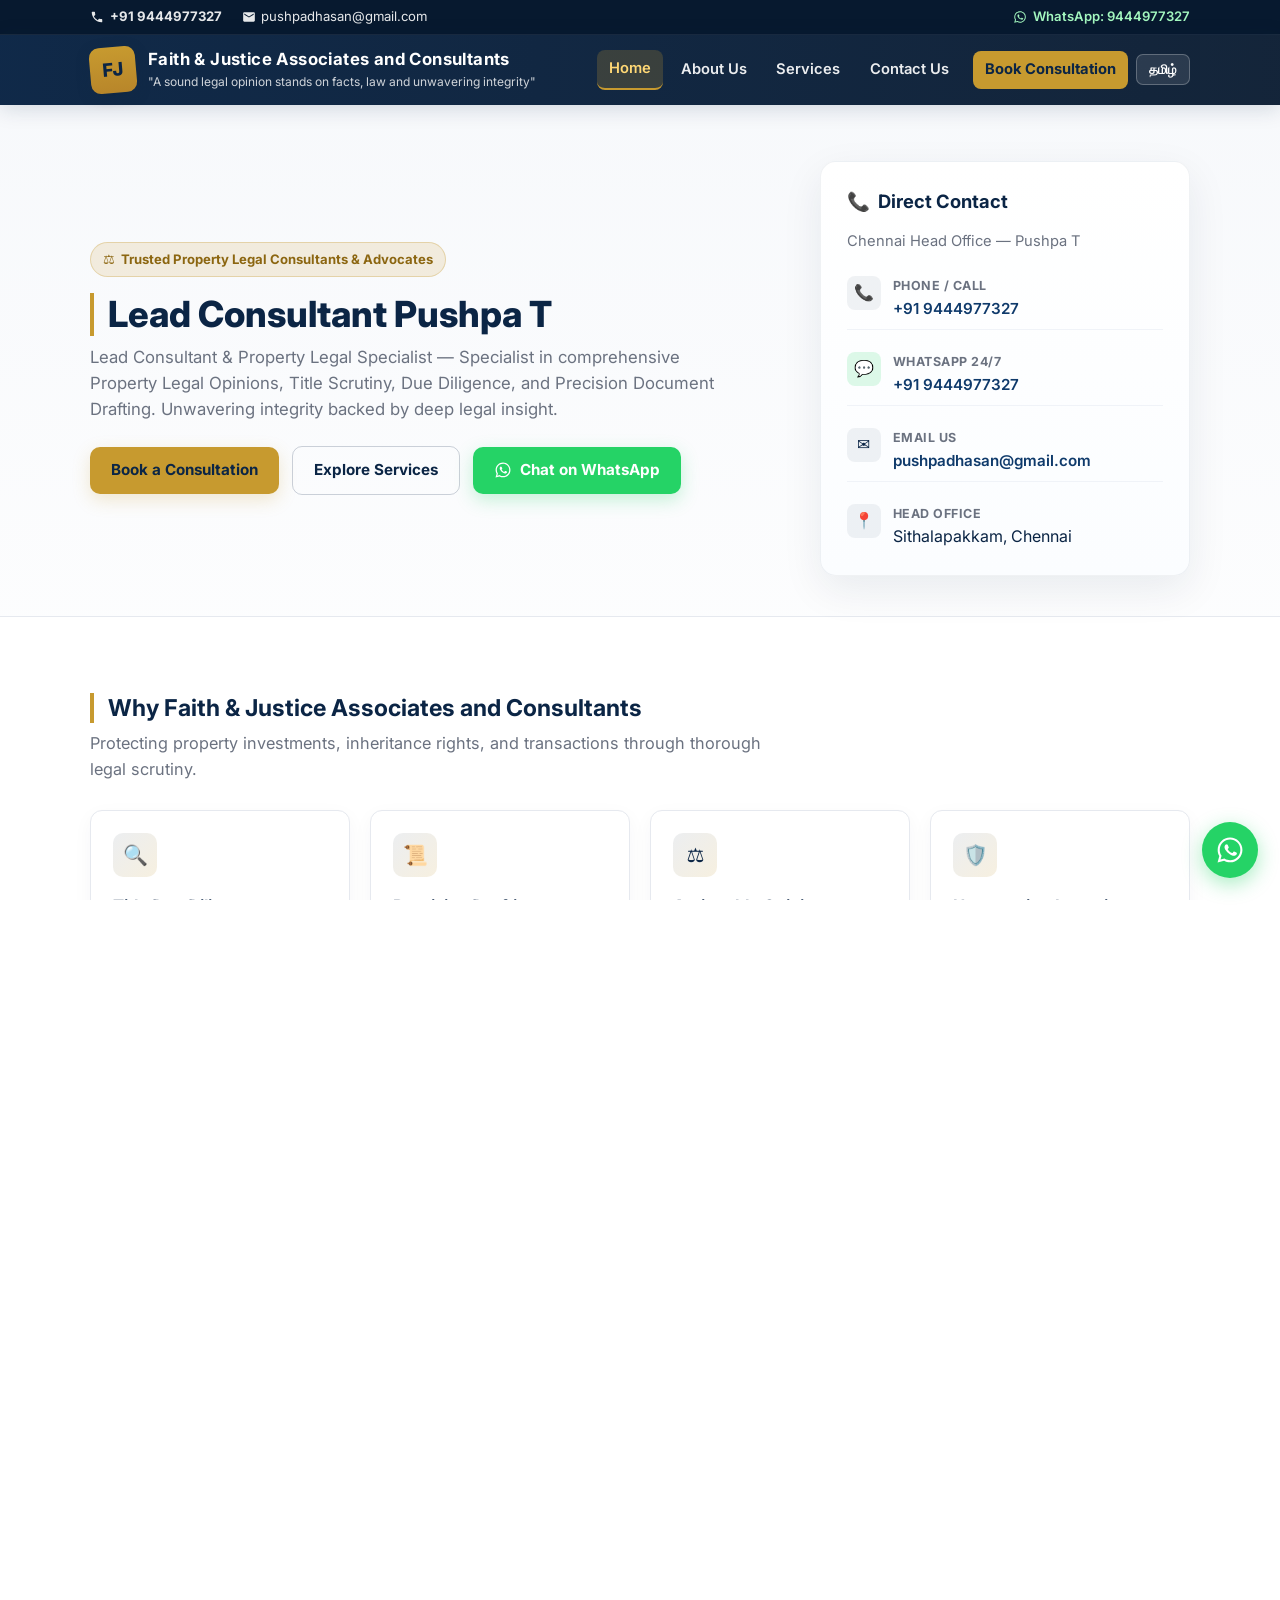
==== commit 82bd3ec5: "Update Lead Consultant Pushpa T, Adv. John Knox with Chennai & Nagercoil office, and clear mobile vi" ====
--- a/index.html
+++ b/index.html
@@ -2,9 +2,9 @@
 <html lang="en">
 <head>
   <meta charset="utf-8" />
-  <meta name="viewport" content="width=device-width, initial-scale=1" />
+  <meta name="viewport" content="width=device-width, initial-scale=1, maximum-scale=5" />
   <title>Faith &amp; Justice Associates and Consultants | Property Legal Opinions &amp; Document Drafting</title>
-  <meta name="description" content="Faith &amp; Justice Associates and Consultants — Specialized Property Legal Opinions, Title Scrutiny, Due Diligence, and Document Drafting. Lead Advocate: Pushpa .T." />
+  <meta name="description" content="Faith &amp; Justice Associates and Consultants — Specialized Property Legal Opinions, Title Scrutiny, Due Diligence, and Document Drafting. Lead Consultant: Pushpa T." />
   <meta name="theme-color" content="#0b2545" />
   <link rel="stylesheet" href="style.css" />
 </head>
@@ -14,11 +14,11 @@
   <aside class="top-bar">
     <div class="container">
       <div class="top-bar-left">
-        <a href="tel:+919444977327" aria-label="Call Advocate Pushpa .T">
+        <a href="tel:+919444977327" aria-label="Call Lead Consultant Pushpa T">
           <svg viewBox="0 0 24 24" width="14" height="14" fill="currentColor"><path d="M6.62 10.79c1.44 2.83 3.76 5.14 6.59 6.59l2.2-2.2c.27-.27.67-.36 1.02-.24 1.12.37 2.33.57 3.57.57.55 0 1 .45 1 1V20c0 .55-.45 1-1 1-9.39 0-17-7.61-17-17 0-.55.45-1 1-1h3.5c.55 0 1 .45 1 1 0 1.25.2 2.45.57 3.57.11.35.03.74-.25 1.02l-2.2 2.2z"/></svg>
           <span><strong>+91 9444977327</strong></span>
         </a>
-        <a href="mailto:pushpadhasan@gmail.com" aria-label="Email Pushpa .T">
+        <a href="mailto:pushpadhasan@gmail.com" aria-label="Email Pushpa T">
           <svg viewBox="0 0 24 24" width="14" height="14" fill="currentColor"><path d="M20 4H4c-1.1 0-1.99.9-1.99 2L2 18c0 1.1.9 2 2 2h16c1.1 0 2-.9 2-2V6c0-1.1-.9-2-2-2zm0 4l-8 5-8-5V6l8 5 8-5v2z"/></svg>
           <span>pushpadhasan@gmail.com</span>
         </a>
@@ -37,23 +37,25 @@
     <div class="container">
       <a href="index.html" class="brand" aria-label="Faith &amp; Justice Associates and Consultants Home">
         <div class="logo-mark" aria-hidden="true">FJ</div>
-        <div>
+        <div class="brand-text">
           <h1>Faith &amp; Justice Associates and Consultants</h1>
           <p>"A sound legal opinion stands on facts, law and unwavering integrity"</p>
         </div>
       </a>
 
-      <nav aria-label="Main navigation">
+      <div class="nav-wrapper">
+        <nav aria-label="Main navigation">
+          <ul id="mainNav">
+            <li><a href="index.html" class="active">Home</a></li>
+            <li><a href="about.html">About Us</a></li>
+            <li><a href="services.html">Services</a></li>
+            <li><a href="contact.html">Contact Us</a></li>
+            <li><a href="contact.html" class="nav-cta">Book Consultation</a></li>
+          </ul>
+        </nav>
+        <button class="lang-btn" id="langToggle" aria-label="Switch Language">தமிழ்</button>
         <button class="mobile-toggle" id="navToggle" aria-expanded="false" aria-controls="mainNav">Menu ☰</button>
-        <ul id="mainNav" class="">
-          <li><a href="index.html" class="active">Home</a></li>
-          <li><a href="about.html">About Us</a></li>
-          <li><a href="services.html">Services</a></li>
-          <li><a href="contact.html">Contact Us</a></li>
-          <li><a href="contact.html" class="nav-cta">Book Consultation</a></li>
-          <li><button class="lang-btn" id="langToggle" aria-label="Switch Language">தமிழ்</button></li>
-        </ul>
-      </nav>
+      </div>
     </div>
   </header>
 
@@ -63,21 +65,21 @@
       <div class="hero-left">
         <div class="badge">
           <span>⚖️</span>
-          <span class="lang-en">Trusted Property Advocates &amp; Legal Consultants</span>
-          <span class="lang-ta">நம்பகமான சொத்து வழக்கறிஞர்கள் &amp; சட்ட ஆலோசகர்கள்</span>
-        </div>
-        <h2 id="heroTitle">Advocate Pushpa .T</h2>
+          <span class="lang-en">Trusted Property Legal Consultants &amp; Advocates</span>
+          <span class="lang-ta">நம்பகமான சொத்து சட்ட ஆலோசகர்கள் &amp; வழக்கறிஞர்கள்</span>
+        </div>
+        <h2 id="heroTitle">Lead Consultant Pushpa T</h2>
         <p class="hero-subtitle lang-en">
-          Lead Advocate &amp; Legal Consultant — Specialist in comprehensive Property Legal Opinions, Due Diligence, and Precision Document Drafting. Unwavering integrity backed by deep legal insight.
+          Lead Consultant &amp; Property Legal Specialist — Specialist in comprehensive Property Legal Opinions, Title Scrutiny, Due Diligence, and Precision Document Drafting. Unwavering integrity backed by deep legal insight.
         </p>
         <p class="hero-subtitle lang-ta">
-          முதன்மையான சொத்து வழக்கறிஞர் &amp; ஆலோசகர் — சொத்து சட்ட ஆலோசனை, பத்திரம் தயார் செய்தல் மற்றும் ஆவண சரிபார்ப்பு ஆகியவற்றில் நீண்ட அனுபவம்.
+          முதன்மை ஆலோசகர் புஷ்பா T — சொத்து சட்ட ஆலோசனை, பத்திரம் தயார் செய்தல் மற்றும் ஆவண சரிபார்ப்பு ஆகியவற்றில் நீண்ட அனுபவம் மற்றும் வாடிக்கையாளர் நம்பிக்கை.
         </p>
 
         <div class="hero-actions">
           <a class="cta" href="contact.html">Book a Consultation</a>
           <a class="cta cta-secondary" href="services.html">Explore Services</a>
-          <a class="cta cta-whatsapp" href="https://wa.me/919444977327?text=Hello%20Advocate%20Pushpa%20.T%2C%20I%20need%20a%20legal%20consultation%20regarding%20property." target="_blank" rel="noopener noreferrer">
+          <a class="cta cta-whatsapp" href="https://wa.me/919444977327?text=Hello%20Lead%20Consultant%20Pushpa%20T%2C%20I%20need%20a%20legal%20consultation%20regarding%20property." target="_blank" rel="noopener noreferrer">
             <svg viewBox="0 0 24 24" width="18" height="18" fill="currentColor"><path d="M12.04 2C6.58 2 2.13 6.45 2.13 11.91c0 1.75.46 3.45 1.32 4.95L2.05 22l5.25-1.38c1.45.79 3.08 1.21 4.74 1.21 5.46 0 9.91-4.45 9.91-9.91 0-2.65-1.03-5.14-2.9-7.01C17.18 3.03 14.69 2 12.04 2M12.05 3.67c2.2 0 4.26.86 5.82 2.42 1.55 1.56 2.41 3.63 2.41 5.83 0 4.54-3.7 8.23-8.24 8.23-1.48 0-2.93-.39-4.19-1.15l-.3-.17-3.12.82.83-3.04-.2-.32c-.82-1.3-1.26-2.82-1.26-4.38.01-4.54 3.7-8.24 8.25-8.24M9.11 7.44c-.16 0-.43.06-.65.3-.22.23-.84.82-.84 2.02 0 1.2.88 2.36 1 2.52.13.16 1.73 2.63 4.18 3.69 2.04.88 2.46.71 2.9.67.44-.04 1.42-.58 1.63-1.16.2-.58.2-1.08.14-1.18-.06-.1-.22-.17-.46-.29-.24-.12-1.41-.7-1.63-.78-.21-.07-.37-.11-.53.13-.16.24-.63.78-.78.94-.14.17-.29.19-.53.07-.24-.12-1.02-.37-1.94-1.2-.72-.64-1.21-1.43-1.35-1.67-.14-.24-.02-.37.1-.49.11-.11.25-.29.37-.43.12-.14.16-.24.24-.4.08-.16.04-.3-.02-.42-.06-.12-.53-1.27-.73-1.74-.19-.46-.38-.4-.53-.41l-.57-.03Z"/></svg>
             <span>Chat on WhatsApp</span>
           </a>
@@ -91,8 +93,8 @@
           <span class="lang-en">Direct Contact</span>
           <span class="lang-ta">நேரடி தொடர்பு</span>
         </h4>
-        <p class="lang-en">Chennai Office &amp; Associate Offices</p>
-        <p class="lang-ta">சென்னை அலுவலகம் &amp; நாகர்கோவில்</p>
+        <p class="lang-en">Chennai Head Office — Pushpa T</p>
+        <p class="lang-ta">சென்னை தலைமை அலுவலகம் — புஷ்பா T</p>
 
         <div class="hero-contact-item">
           <div class="hero-contact-icon">📞</div>
@@ -136,7 +138,7 @@
           <span class="lang-ta">எங்களை ஏன் தேர்ந்தெடுக்க வேண்டும்</span>
         </h2>
         <p class="section-subtitle lang-en">
-          Protecting property investments, inheritance rights, and corporate transactions through thorough legal scrutiny.
+          Protecting property investments, inheritance rights, and transactions through thorough legal scrutiny.
         </p>
         <p class="section-subtitle lang-ta">
           முழுமையான சட்ட ஆலோசனைகள் மற்றும் நம்பகமான ஆவண தயாரிப்புடன் உங்கள் சொத்து உரிமைகளைப் பாதுகாப்போம்.
@@ -246,42 +248,42 @@
       <div class="container">
         <h2>
           <span class="lang-en">Meet Our Legal Team</span>
-          <span class="lang-ta">எங்கள் வழக்கறிஞர்கள்</span>
+          <span class="lang-ta">எங்கள் சட்டக் குழு</span>
         </h2>
         <p class="section-subtitle">
-          <span class="lang-en">Experienced legal advocates delivering precise counsel from Chennai &amp; Nagercoil offices.</span>
-          <span class="lang-ta">சென்னை மற்றும் நாகர்கோவில் அலுவலகங்களில் அர்ப்பணிப்புடன் செயல்படும் வழக்கறிஞர்கள்.</span>
+          <span class="lang-en">Experienced legal consultants &amp; advocates delivering precise counsel from Chennai &amp; Nagercoil offices.</span>
+          <span class="lang-ta">சென்னை மற்றும் நாகர்கோவில் அலுவலகங்களில் அர்ப்பணிப்புடன் செயல்படும் சட்டக் குழு.</span>
         </p>
 
         <div class="team">
-          <!-- Member 1 -->
+          <!-- Member 1: Pushpa T -->
           <div class="member">
             <div class="member-avatar">
-              <img src="placeholder-pushpa.svg" alt="Photo of Advocate Pushpa .T" onerror="this.src='placeholder-pushpa.jpg';" />
-            </div>
-            <h3>Pushpa .T</h3>
-            <p class="role">Lead Advocate &amp; Consultant</p>
-            <p class="office">📍 Chennai Office</p>
-            <p class="bio lang-en">Specialist in property legal opinions, sale/purchase reviews, and complex deed drafting with decades of legal rigor.</p>
-            <p class="bio lang-ta">சொத்து சட்ட ஆலோசனை மற்றும் ஆவண தயாரிப்பில் சிறந்த அனுபவம் கொண்ட முன்னணி வழக்கறிஞர்.</p>
+              <img src="placeholder-pushpa.svg" alt="Photo of Lead Consultant Pushpa T" onerror="this.src='placeholder-pushpa.jpg';" />
+            </div>
+            <h3>Pushpa T</h3>
+            <p class="role">Lead Consultant</p>
+            <p class="office">📍 Chennai Head Office</p>
+            <p class="bio lang-en">Specialist in property legal opinions, sale/purchase reviews, and complex deed drafting with decades of legal rigor and consultative excellence.</p>
+            <p class="bio lang-ta">சொத்து சட்ட ஆலோசனை, ஆவண தயாரிப்பு மற்றும் சட்ட ஆலோசனையில் சிறந்த அனுபவம் கொண்ட முதன்மை ஆலோசகர்.</p>
             <div style="margin-top: 1rem;">
               <a href="tel:+919444977327" style="color: var(--navy); font-size: 0.9rem; font-weight: 700; text-decoration: none;">📞 9444977327</a>
             </div>
           </div>
 
-          <!-- Member 2 -->
+          <!-- Member 2: Adv. John Knox -->
           <div class="member">
             <div class="member-avatar">
-              <img src="placeholder-john.svg" alt="Photo of Adv. John Knor J" onerror="this.src='placeholder-john.jpg';" />
-            </div>
-            <h3>Adv. John Knor J</h3>
+              <img src="placeholder-john.svg" alt="Photo of Adv. John Knox" onerror="this.src='placeholder-john.jpg';" />
+            </div>
+            <h3>Adv. John Knox</h3>
             <p class="role">Associate Advocate</p>
-            <p class="office">📍 Nagercoil Office</p>
-            <p class="bio lang-en">Dedicated associate representing clients across property documentation, civil affairs, and local revenue legal matters.</p>
-            <p class="bio lang-ta">நாகர்கோவில் பகுதியில் சொத்து மற்றும் ஆவண விவகாரங்களில் வாடிக்கையாளர்களுக்கு சிறந்த உதவி.</p>
-          </div>
-
-          <!-- Member 3 -->
+            <p class="office">📍 Chennai &amp; Nagercoil Office</p>
+            <p class="bio lang-en">Dedicated associate representing clients across property documentation, civil affairs, and local revenue legal matters across Chennai and Nagercoil offices.</p>
+            <p class="bio lang-ta">சென்னை மற்றும் நாகர்கோவில் அலுவலகங்களில் சொத்து மற்றும் ஆவண விவகாரங்களில் வாடிக்கையாளர்களுக்கு சிறந்த உதவி.</p>
+          </div>
+
+          <!-- Member 3: Adv. Y. John Rose -->
           <div class="member">
             <div class="member-avatar">
               <img src="placeholder-rose.svg" alt="Photo of Adv. Y. John Rose" onerror="this.src='placeholder-rose.jpg';" />
@@ -308,16 +310,16 @@
           <span class="lang-ta">உங்கள் சொத்து ஆவணங்களை சரிபார்க்க வேண்டுமா?</span>
         </h2>
         <p class="lang-en">
-          Connect directly with Lead Advocate Pushpa .T via phone or WhatsApp for immediate consultation, title review, or drafting inquiries.
+          Connect directly with Lead Consultant Pushpa T via phone or WhatsApp for immediate consultation, title review, or drafting inquiries.
         </p>
         <p class="lang-ta">
-          உடனடி சட்ட ஆலோசனை மற்றும் ஆவண சரிபார்ப்புக்கு தொலைபேசி அல்லது வாட்ஸ்அப் மூலம் தொடர்பு கொள்ளவும்.
+          முதன்மை ஆலோசகர் புஷ்பா T அவர்களை உடனடி சட்ட ஆலோசனை மற்றும் ஆவண சரிபார்ப்புக்கு தொலைபேசி அல்லது வாட்ஸ்அப் மூலம் தொடர்பு கொள்ளவும்.
         </p>
         <div class="cta-banner-buttons">
           <a href="tel:+919444977327" class="cta" style="background: #ffffff; color: var(--navy);">
             📞 Call +91 9444977327
           </a>
-          <a href="https://wa.me/919444977327?text=Hello%20Faith%20%26%20Justice%20Associates%2C%20I%20would%20like%20to%20consult%20regarding%20property%20legal%20opinions." target="_blank" rel="noopener noreferrer" class="cta cta-whatsapp">
+          <a href="https://wa.me/919444977327?text=Hello%20Lead%20Consultant%20Pushpa%20T%2C%20I%20would%20like%20to%20consult%20regarding%20property%20legal%20opinions." target="_blank" rel="noopener noreferrer" class="cta cta-whatsapp">
             💬 WhatsApp 9444977327
           </a>
           <a href="contact.html" class="cta" style="background: var(--gold); color: var(--navy);">
@@ -333,7 +335,7 @@
      class="whatsapp-float" 
      target="_blank" 
      rel="noopener noreferrer" 
-     aria-label="Chat on WhatsApp with Advocate Pushpa .T">
+     aria-label="Chat on WhatsApp with Lead Consultant Pushpa T">
     <svg viewBox="0 0 24 24" width="32" height="32" fill="currentColor">
       <path d="M12.04 2C6.58 2 2.13 6.45 2.13 11.91c0 1.75.46 3.45 1.32 4.95L2.05 22l5.25-1.38c1.45.79 3.08 1.21 4.74 1.21 5.46 0 9.91-4.45 9.91-9.91 0-2.65-1.03-5.14-2.9-7.01C17.18 3.03 14.69 2 12.04 2M12.05 3.67c2.2 0 4.26.86 5.82 2.42 1.55 1.56 2.41 3.63 2.41 5.83 0 4.54-3.7 8.23-8.24 8.23-1.48 0-2.93-.39-4.19-1.15l-.3-.17-3.12.82.83-3.04-.2-.32c-.82-1.3-1.26-2.82-1.26-4.38.01-4.54 3.7-8.24 8.25-8.24M9.11 7.44c-.16 0-.43.06-.65.3-.22.23-.84.82-.84 2.02 0 1.2.88 2.36 1 2.52.13.16 1.73 2.63 4.18 3.69 2.04.88 2.46.71 2.9.67.44-.04 1.42-.58 1.63-1.16.2-.58.2-1.08.14-1.18-.06-.1-.22-.17-.46-.29-.24-.12-1.41-.7-1.63-.78-.21-.07-.37-.11-.53.13-.16.24-.63.78-.78.94-.14.17-.29.19-.53.07-.24-.12-1.02-.37-1.94-1.2-.72-.64-1.21-1.43-1.35-1.67-.14-.24-.02-.37.1-.49.11-.11.25-.29.37-.43.12-.14.16-.24.24-.4.08-.16.04-.3-.02-.42-.06-.12-.53-1.27-.73-1.74-.19-.46-.38-.4-.53-.41l-.57-.03Z"/>
     </svg>
@@ -350,7 +352,7 @@
             <h3 style="margin: 0; font-size: 1.05rem;">Faith &amp; Justice Associates and Consultants</h3>
           </div>
           <p>"A sound legal opinion stands on facts, law and unwavering integrity."</p>
-          <p style="font-size: 0.85rem; color: rgba(255,255,255,0.5);">Specialist Legal Consultancy &amp; Conveyancing Services.</p>
+          <p style="font-size: 0.85rem; color: rgba(255,255,255,0.5);">Lead Consultant: Pushpa T (Chennai Office)</p>
         </div>
 
         <div class="footer-col">
--- a/style.css
+++ b/style.css
@@ -1,6 +1,7 @@
 /* ==========================================================================
    Faith & Justice Associates and Consultants — Stylesheet
    Theme: Navy (#0b2545) & Gold (#c79a2f) Professional Legal Palette
+   Full Responsive & Mobile-Cleared Styling
    ========================================================================== */
 
 @import url('https://fonts.googleapis.com/css2?family=Inter:wght@300;400;500;600;700;800&display=swap');
@@ -17,7 +18,7 @@
   --max-width: 1100px;
   --radius: 12px;
   --gap: 1.25rem;
-  --transition: 300ms cubic-bezier(.2, .9, .2, 1);
+  --transition: 280ms cubic-bezier(.2, .9, .2, 1);
   --accent: #0f3a6b;
   --whatsapp: #25D366;
   --whatsapp-dark: #128C7E;
@@ -25,12 +26,15 @@
 }
 
 /* Reset & Base */
-* {
+*, *::before, *::after {
   box-sizing: border-box;
 }
 
 html, body {
   height: 100%;
+  overflow-x: hidden;
+  width: 100%;
+  max-width: 100%;
 }
 
 body {
@@ -49,6 +53,13 @@
 
 main {
   flex: 1 0 auto;
+  width: 100%;
+}
+
+img, svg {
+  max-width: 100%;
+  height: auto;
+  display: block;
 }
 
 .container {
@@ -61,10 +72,11 @@
 /* Top Utility Bar */
 .top-bar {
   background: #07192f;
-  color: rgba(255, 255, 255, 0.85);
+  color: rgba(255, 255, 255, 0.88);
   font-size: 0.82rem;
   border-bottom: 1px solid rgba(255, 255, 255, 0.08);
   padding: 0.4rem 0;
+  width: 100%;
 }
 
 .top-bar .container {
@@ -109,12 +121,13 @@
 header {
   position: sticky;
   top: 0;
-  z-index: 60;
-  backdrop-filter: blur(8px);
-  -webkit-backdrop-filter: blur(8px);
-  background: linear-gradient(90deg, rgba(11, 37, 69, 0.97), rgba(11, 37, 69, 0.93));
+  z-index: 90;
+  backdrop-filter: blur(10px);
+  -webkit-backdrop-filter: blur(10px);
+  background: linear-gradient(90deg, rgba(11, 37, 69, 0.98), rgba(7, 25, 47, 0.95));
   color: var(--white);
-  box-shadow: 0 6px 24px rgba(11, 37, 69, 0.12);
+  box-shadow: 0 4px 20px rgba(11, 37, 69, 0.15);
+  width: 100%;
 }
 
 header .container {
@@ -122,21 +135,23 @@
   align-items: center;
   justify-content: space-between;
   gap: var(--gap);
-  padding: 0.85rem 0;
+  padding: 0.75rem 0;
+  position: relative;
 }
 
 .brand {
   display: flex;
-  gap: 0.85rem;
+  gap: 0.75rem;
   align-items: center;
   text-decoration: none;
   color: inherit;
+  flex-shrink: 1;
 }
 
 .logo-mark {
-  width: 48px;
-  height: 48px;
-  min-width: 48px;
+  width: 46px;
+  height: 46px;
+  min-width: 46px;
   display: grid;
   place-items: center;
   background: linear-gradient(180deg, var(--gold), #b8862a);
@@ -144,20 +159,26 @@
   font-weight: 800;
   font-size: 1.15rem;
   border-radius: 10px;
-  transform: rotate(-6deg);
-  box-shadow: 0 6px 18px rgba(12, 34, 60, 0.18);
+  transform: rotate(-5deg);
+  box-shadow: 0 4px 14px rgba(12, 34, 60, 0.25);
   transition: transform var(--transition);
   user-select: none;
+  flex-shrink: 0;
 }
 
 .brand:hover .logo-mark {
   transform: rotate(0deg) scale(1.04);
 }
 
+.brand-text {
+  display: flex;
+  flex-direction: column;
+}
+
 .brand h1 {
   margin: 0;
-  font-size: 1.08rem;
-  letter-spacing: 0.5px;
+  font-size: 1.05rem;
+  letter-spacing: 0.4px;
   font-weight: 700;
   line-height: 1.25;
   color: var(--white);
@@ -165,16 +186,21 @@
 
 .brand p {
   margin: 0;
-  font-size: 0.76rem;
-  color: rgba(255, 255, 255, 0.82);
+  font-size: 0.75rem;
+  color: rgba(255, 255, 255, 0.8);
   margin-top: 2px;
 }
 
-/* Navigation */
+/* Nav Controls (Right Side) */
+.nav-wrapper {
+  display: flex;
+  align-items: center;
+  gap: 0.5rem;
+}
+
 nav {
   display: flex;
   align-items: center;
-  gap: 0.5rem;
 }
 
 nav ul {
@@ -189,12 +215,13 @@
 nav a {
   color: rgba(255, 255, 255, 0.92);
   text-decoration: none;
-  padding: 0.45rem 0.8rem;
+  padding: 0.45rem 0.75rem;
   border-radius: 8px;
   font-weight: 600;
   font-size: 0.92rem;
   transition: background var(--transition), color var(--transition), transform var(--transition);
   display: inline-block;
+  white-space: nowrap;
 }
 
 nav a:hover {
@@ -222,16 +249,17 @@
 }
 
 .lang-btn {
-  background: rgba(255, 255, 255, 0.08);
-  border: 1px solid rgba(255, 255, 255, 0.2);
+  background: rgba(255, 255, 255, 0.1);
+  border: 1px solid rgba(255, 255, 255, 0.25);
   color: var(--white);
   padding: 0.4rem 0.75rem;
-  border-radius: 6px;
+  border-radius: 7px;
   font-weight: 700;
   font-size: 0.82rem;
   cursor: pointer;
   transition: all var(--transition);
-  margin-left: 0.5rem;
+  white-space: nowrap;
+  flex-shrink: 0;
 }
 
 .lang-btn:hover {
@@ -242,29 +270,38 @@
 
 .mobile-toggle {
   display: none;
-  background: transparent;
-  border: 1px solid rgba(255, 255, 255, 0.2);
+  background: rgba(255, 255, 255, 0.08);
+  border: 1px solid rgba(255, 255, 255, 0.22);
   color: var(--white);
-  padding: 0.45rem 0.7rem;
+  padding: 0.45rem 0.75rem;
   border-radius: 8px;
   cursor: pointer;
-  font-size: 0.95rem;
+  font-size: 0.92rem;
+  font-weight: 600;
+  white-space: nowrap;
+  transition: background var(--transition);
+}
+
+.mobile-toggle:hover {
+  background: rgba(255, 255, 255, 0.15);
 }
 
 /* Page Hero Banner (for Inner Pages: About, Services, Contact) */
 .page-hero {
   background: linear-gradient(135deg, rgba(11, 37, 69, 0.06) 0%, rgba(199, 154, 47, 0.08) 100%);
   border-bottom: 1px solid rgba(11, 37, 69, 0.06);
-  padding: 3rem 0 2.5rem 0;
+  padding: 2.75rem 0 2.25rem 0;
   text-align: center;
+  width: 100%;
 }
 
 .page-hero h1 {
   margin: 0 0 0.5rem 0;
-  font-size: 2.2rem;
+  font-size: 2.1rem;
   color: var(--navy);
   font-weight: 800;
   letter-spacing: -0.5px;
+  line-height: 1.25;
 }
 
 .page-hero p {
@@ -272,6 +309,7 @@
   color: var(--muted);
   font-size: 1.05rem;
   max-width: 65ch;
+  line-height: 1.55;
 }
 
 .breadcrumb {
@@ -280,7 +318,7 @@
   align-items: center;
   gap: 0.5rem;
   font-size: 0.85rem;
-  margin-bottom: 1rem;
+  margin-bottom: 0.85rem;
   color: var(--muted);
 }
 
@@ -296,7 +334,7 @@
 
 /* Home Hero Section */
 .hero {
-  padding: 3.5rem 0;
+  padding: 3.5rem 0 2.5rem 0;
   display: grid;
   grid-template-columns: 1fr 370px;
   gap: 2.5rem;
@@ -304,11 +342,11 @@
 }
 
 .hero-left {
-  animation: slideIn 700ms var(--transition) both;
+  animation: slideIn 600ms var(--transition) both;
 }
 
 @keyframes slideIn {
-  from { opacity: 0; transform: translateY(18px); }
+  from { opacity: 0; transform: translateY(16px); }
   to { opacity: 1; transform: none; }
 }
 
@@ -328,7 +366,7 @@
 
 .hero h2 {
   margin: 0 0 0.5rem 0;
-  font-size: 2.3rem;
+  font-size: 2.25rem;
   color: var(--navy);
   font-weight: 800;
   line-height: 1.2;
@@ -337,7 +375,7 @@
 .hero .hero-subtitle {
   margin: 0 0 1.25rem 0;
   color: var(--muted);
-  font-size: 1.1rem;
+  font-size: 1.05rem;
   line-height: 1.55;
   max-width: 58ch;
 }
@@ -357,65 +395,59 @@
   align-items: center;
   background: var(--gold);
   color: var(--navy);
-  padding: 0.75rem 1.35rem;
+  padding: 0.7rem 1.3rem;
   border-radius: 10px;
   font-weight: 700;
   font-size: 0.95rem;
   text-decoration: none;
-  box-shadow: 0 8px 20px rgba(199, 154, 47, 0.22);
+  box-shadow: 0 6px 18px rgba(199, 154, 47, 0.22);
   transition: all var(--transition);
   cursor: pointer;
   border: none;
+  white-space: nowrap;
 }
 
 .cta:hover {
-  transform: translateY(-3px);
-  box-shadow: 0 12px 26px rgba(199, 154, 47, 0.3);
+  transform: translateY(-2px);
+  box-shadow: 0 10px 24px rgba(199, 154, 47, 0.3);
   background: var(--gold-hover);
 }
 
 .cta-secondary {
   background: transparent;
   color: var(--navy);
-  border: 1.5px solid rgba(11, 37, 69, 0.18);
+  border: 1.5px solid rgba(11, 37, 69, 0.2);
   box-shadow: none;
 }
 
 .cta-secondary:hover {
   background: rgba(11, 37, 69, 0.05);
   border-color: var(--navy);
-  transform: translateY(-3px);
+  transform: translateY(-2px);
 }
 
 .cta-whatsapp {
   background: var(--whatsapp);
   color: #ffffff;
-  box-shadow: 0 8px 20px rgba(37, 211, 102, 0.25);
+  box-shadow: 0 6px 18px rgba(37, 211, 102, 0.25);
 }
 
 .cta-whatsapp:hover {
   background: var(--whatsapp-dark);
   color: #ffffff;
-  box-shadow: 0 12px 24px rgba(37, 211, 102, 0.35);
+  box-shadow: 0 10px 22px rgba(37, 211, 102, 0.35);
 }
 
 /* Hero Quick Contact Card */
 .hero-card {
   background: linear-gradient(180deg, #ffffff, #fbfdff);
   border-radius: 16px;
-  padding: 1.75rem;
-  box-shadow: 0 16px 45px rgba(11, 37, 69, 0.08);
-  border: 1px solid rgba(11, 37, 69, 0.05);
+  padding: 1.6rem;
+  box-shadow: 0 14px 40px rgba(11, 37, 69, 0.08);
+  border: 1px solid rgba(11, 37, 69, 0.06);
   display: flex;
   flex-direction: column;
   gap: 0.85rem;
-  animation: float 6s ease-in-out infinite;
-}
-
-@keyframes float {
-  0% { transform: translateY(0); }
-  50% { transform: translateY(-6px); }
-  100% { transform: translateY(0); }
 }
 
 .hero-card h4 {
@@ -460,7 +492,7 @@
 
 .hero-contact-text strong {
   display: block;
-  font-size: 0.8rem;
+  font-size: 0.78rem;
   text-transform: uppercase;
   letter-spacing: 0.5px;
   color: var(--muted);
@@ -472,6 +504,7 @@
   font-weight: 600;
   font-size: 0.95rem;
   transition: color var(--transition);
+  word-break: break-all;
 }
 
 .hero-contact-text a:hover {
@@ -480,24 +513,27 @@
 
 /* Sections */
 section {
-  padding: 3rem 0;
+  padding: 2.75rem 0;
+  width: 100%;
 }
 
 section h2 {
-  margin: 0 0 1rem 0;
-  font-size: 1.5rem;
+  margin: 0 0 0.85rem 0;
+  font-size: 1.45rem;
   color: var(--navy);
   border-left: 4px solid var(--gold);
   padding-left: 0.85rem;
   font-weight: 700;
+  line-height: 1.3;
 }
 
 .section-subtitle {
   color: var(--muted);
   font-size: 1.02rem;
-  margin-top: -0.5rem;
+  margin-top: -0.35rem;
   margin-bottom: 1.75rem;
   max-width: 70ch;
+  line-height: 1.55;
 }
 
 /* Pillars / Features Grid */
@@ -510,16 +546,16 @@
 
 .feature-box {
   background: var(--white);
-  padding: 1.5rem;
+  padding: 1.4rem;
   border-radius: var(--radius);
-  box-shadow: 0 8px 24px rgba(11, 37, 69, 0.04);
+  box-shadow: 0 6px 20px rgba(11, 37, 69, 0.04);
   border: 1px solid var(--border-light);
   transition: all var(--transition);
 }
 
 .feature-box:hover {
-  transform: translateY(-5px);
-  box-shadow: 0 14px 35px rgba(11, 37, 69, 0.09);
+  transform: translateY(-4px);
+  box-shadow: 0 12px 30px rgba(11, 37, 69, 0.08);
   border-color: rgba(199, 154, 47, 0.4);
 }
 
@@ -531,12 +567,12 @@
   color: var(--navy);
   display: grid;
   place-items: center;
-  font-size: 1.3rem;
+  font-size: 1.25rem;
   margin-bottom: 1rem;
 }
 
-.feature-box h3 {
-  margin: 0 0 0.5rem 0;
+.feature-box h3, .feature-box h4 {
+  margin: 0 0 0.45rem 0;
   font-size: 1.05rem;
   color: var(--navy);
 }
@@ -544,7 +580,7 @@
 .feature-box p {
   margin: 0;
   color: var(--muted);
-  font-size: 0.9rem;
+  font-size: 0.88rem;
   line-height: 1.55;
 }
 
@@ -560,7 +596,7 @@
   background: linear-gradient(180deg, #ffffff, #fbfbff);
   border-radius: 14px;
   padding: 1.5rem;
-  box-shadow: 0 10px 30px rgba(11, 37, 69, 0.06);
+  box-shadow: 0 8px 26px rgba(11, 37, 69, 0.05);
   border: 1px solid var(--border-light);
   text-align: center;
   position: relative;
@@ -569,13 +605,13 @@
 }
 
 .member:hover {
-  transform: translateY(-6px);
-  box-shadow: 0 18px 40px rgba(11, 37, 69, 0.12);
+  transform: translateY(-4px);
+  box-shadow: 0 16px 36px rgba(11, 37, 69, 0.1);
 }
 
 .member-avatar {
-  width: 140px;
-  height: 140px;
+  width: 130px;
+  height: 130px;
   border-radius: 50%;
   margin: 0 auto 1.25rem auto;
   background: linear-gradient(135deg, var(--navy), var(--accent));
@@ -583,19 +619,18 @@
   display: flex;
   align-items: center;
   justify-content: center;
-  font-size: 2.2rem;
+  font-size: 2rem;
   font-weight: 800;
   border: 4px solid #ffffff;
-  box-shadow: 0 8px 24px rgba(11, 37, 69, 0.15);
-  position: relative;
-}
-
-.member img {
+  box-shadow: 0 6px 20px rgba(11, 37, 69, 0.15);
+  overflow: hidden;
+}
+
+.member-avatar img {
   width: 100%;
   height: 100%;
   object-fit: cover;
   border-radius: 50%;
-  display: block;
 }
 
 .member h3 {
@@ -606,7 +641,7 @@
 }
 
 .member .role {
-  margin: 0 0 0.5rem 0;
+  margin: 0 0 0.45rem 0;
   color: var(--gold-hover);
   font-weight: 700;
   font-size: 0.88rem;
@@ -617,11 +652,12 @@
 .member .office {
   margin: 0 0 0.75rem 0;
   color: var(--muted);
-  font-size: 0.9rem;
+  font-size: 0.86rem;
   display: inline-block;
   background: #f0f3f8;
-  padding: 0.2rem 0.65rem;
+  padding: 0.25rem 0.65rem;
   border-radius: 6px;
+  font-weight: 600;
 }
 
 .member .bio {
@@ -640,16 +676,16 @@
 
 .service-card {
   background: var(--white);
-  padding: 1.75rem;
+  padding: 1.6rem;
   border-radius: 14px;
-  box-shadow: 0 10px 30px rgba(11, 37, 69, 0.05);
+  box-shadow: 0 8px 24px rgba(11, 37, 69, 0.05);
   border: 1px solid var(--border-light);
   transition: all var(--transition);
 }
 
 .service-card:hover {
-  transform: translateY(-4px);
-  box-shadow: 0 16px 36px rgba(11, 37, 69, 0.09);
+  transform: translateY(-3px);
+  box-shadow: 0 14px 32px rgba(11, 37, 69, 0.08);
   border-color: rgba(199, 154, 47, 0.35);
 }
 
@@ -657,14 +693,14 @@
   display: flex;
   align-items: center;
   gap: 0.85rem;
-  margin-bottom: 1.25rem;
+  margin-bottom: 1.15rem;
   padding-bottom: 0.85rem;
   border-bottom: 1.5px solid #f0f3f8;
 }
 
 .service-card-header h3 {
   margin: 0;
-  font-size: 1.25rem;
+  font-size: 1.2rem;
   color: var(--navy);
   font-weight: 700;
 }
@@ -677,7 +713,7 @@
   border-radius: 10px;
   display: grid;
   place-items: center;
-  font-size: 1.3rem;
+  font-size: 1.25rem;
   flex-shrink: 0;
 }
 
@@ -688,23 +724,13 @@
 }
 
 .service-list li {
-  margin-bottom: 0.65rem;
+  margin-bottom: 0.6rem;
   line-height: 1.55;
+  font-size: 0.95rem;
 }
 
 .service-list li strong {
   color: var(--accent);
-}
-
-.service-sublist {
-  list-style-type: circle;
-  margin-top: 0.4rem;
-  padding-left: 1.25rem;
-}
-
-.service-sublist li {
-  margin-bottom: 0.35rem;
-  color: #4b5563;
 }
 
 /* Locations */
@@ -716,24 +742,24 @@
 }
 
 .location {
-  padding: 1.5rem;
+  padding: 1.4rem;
   border-radius: var(--radius);
   background: linear-gradient(180deg, #ffffff, #fbfbff);
-  box-shadow: 0 10px 30px rgba(11, 37, 69, 0.05);
+  box-shadow: 0 8px 24px rgba(11, 37, 69, 0.05);
   border: 1px solid var(--border-light);
   transition: all var(--transition);
 }
 
 .location:hover {
-  transform: translateY(-4px);
+  transform: translateY(-3px);
   border-color: rgba(199, 154, 47, 0.35);
-  box-shadow: 0 14px 34px rgba(11, 37, 69, 0.08);
+  box-shadow: 0 12px 30px rgba(11, 37, 69, 0.08);
 }
 
 .location h3 {
   margin: 0 0 0.75rem 0;
   color: var(--accent);
-  font-size: 1.2rem;
+  font-size: 1.15rem;
   display: flex;
   align-items: center;
   gap: 0.5rem;
@@ -743,6 +769,7 @@
   margin: 0;
   color: var(--muted);
   line-height: 1.6;
+  font-size: 0.95rem;
 }
 
 .location strong {
@@ -759,9 +786,9 @@
 
 .contact-card {
   background: var(--white);
-  padding: 1.5rem;
+  padding: 1.4rem;
   border-radius: var(--radius);
-  box-shadow: 0 8px 24px rgba(11, 37, 69, 0.05);
+  box-shadow: 0 6px 20px rgba(11, 37, 69, 0.04);
   border: 1px solid var(--border-light);
   text-align: center;
   display: flex;
@@ -771,20 +798,20 @@
 }
 
 .contact-card:hover {
-  transform: translateY(-5px);
-  box-shadow: 0 14px 32px rgba(11, 37, 69, 0.09);
+  transform: translateY(-3px);
+  box-shadow: 0 12px 28px rgba(11, 37, 69, 0.08);
   border-color: var(--gold);
 }
 
 .contact-card-icon {
-  width: 52px;
-  height: 52px;
+  width: 50px;
+  height: 50px;
   border-radius: 50%;
   background: linear-gradient(135deg, rgba(11, 37, 69, 0.08), rgba(199, 154, 47, 0.15));
   color: var(--navy);
   display: grid;
   place-items: center;
-  margin-bottom: 1rem;
+  margin-bottom: 0.85rem;
 }
 
 .contact-card-icon.whatsapp-bg {
@@ -795,11 +822,11 @@
 .contact-card h4 {
   margin: 0 0 0.35rem 0;
   color: var(--navy);
-  font-size: 1.1rem;
+  font-size: 1.05rem;
 }
 
 .contact-card p {
-  margin: 0 0 0.75rem 0;
+  margin: 0 0 0.65rem 0;
   color: var(--muted);
   font-size: 0.88rem;
 }
@@ -808,8 +835,9 @@
   color: var(--accent);
   text-decoration: none;
   font-weight: 700;
-  font-size: 1.05rem;
+  font-size: 1rem;
   transition: color var(--transition);
+  word-break: break-all;
 }
 
 .contact-card a:hover {
@@ -826,25 +854,31 @@
 
 form {
   background: var(--white);
-  padding: 1.75rem;
+  padding: 1.6rem;
   border-radius: 14px;
-  box-shadow: 0 12px 35px rgba(11, 37, 69, 0.05);
+  box-shadow: 0 10px 30px rgba(11, 37, 69, 0.05);
   border: 1px solid var(--border-light);
   display: grid;
   gap: 1rem;
 }
 
+.form-grid-2 {
+  display: grid;
+  grid-template-columns: 1fr 1fr;
+  gap: 1rem;
+}
+
 label {
   font-weight: 700;
   color: var(--navy);
   font-size: 0.88rem;
   display: block;
-  margin-bottom: 0.3rem;
+  margin-bottom: 0.35rem;
 }
 
 input, textarea, select {
   width: 100%;
-  padding: 0.7rem 0.9rem;
+  padding: 0.7rem 0.85rem;
   border: 1.5px solid #e2e8f0;
   border-radius: 8px;
   font-size: 0.95rem;
@@ -857,7 +891,7 @@
 input:focus, textarea:focus, select:focus {
   outline: none;
   border-color: var(--accent);
-  box-shadow: 0 6px 18px rgba(15, 58, 107, 0.09);
+  box-shadow: 0 4px 14px rgba(15, 58, 107, 0.08);
   background: #ffffff;
 }
 
@@ -882,6 +916,7 @@
   display: inline-flex;
   align-items: center;
   gap: 0.5rem;
+  justify-content: center;
 }
 
 .btn:hover {
@@ -904,6 +939,7 @@
   align-items: center;
   gap: 0.5rem;
   text-decoration: none;
+  justify-content: center;
 }
 
 .btn-whatsapp-submit:hover {
@@ -924,11 +960,11 @@
   border: 1px solid #bbf7d0;
   font-weight: 600;
   font-size: 0.92rem;
-  animation: pop 450ms cubic-bezier(.2, .9, .2, 1);
+  animation: pop 400ms cubic-bezier(.2, .9, .2, 1);
 }
 
 @keyframes pop {
-  from { transform: scale(.94); opacity: 0; }
+  from { transform: scale(.95); opacity: 0; }
   to { transform: none; opacity: 1; }
 }
 
@@ -936,13 +972,14 @@
 .cta-banner {
   background: linear-gradient(135deg, var(--navy) 0%, #081d38 100%);
   color: var(--white);
-  padding: 3rem 2rem;
+  padding: 2.75rem 2rem;
   border-radius: 18px;
   text-align: center;
   margin: 3rem auto 1rem auto;
-  box-shadow: 0 16px 40px rgba(11, 37, 69, 0.16);
+  box-shadow: 0 14px 36px rgba(11, 37, 69, 0.16);
   position: relative;
   overflow: hidden;
+  width: 100%;
 }
 
 .cta-banner::before {
@@ -960,8 +997,9 @@
   color: var(--white);
   border-left: none;
   padding-left: 0;
-  font-size: 2rem;
+  font-size: 1.85rem;
   margin-bottom: 0.75rem;
+  line-height: 1.3;
 }
 
 .cta-banner p {
@@ -981,18 +1019,18 @@
 /* Floating WhatsApp Button */
 .whatsapp-float {
   position: fixed;
-  bottom: 24px;
-  right: 24px;
+  bottom: 22px;
+  right: 22px;
   z-index: 999;
-  width: 58px;
-  height: 58px;
+  width: 56px;
+  height: 56px;
   background: var(--whatsapp);
   color: #ffffff;
   border-radius: 50%;
   display: flex;
   align-items: center;
   justify-content: center;
-  box-shadow: 0 8px 24px rgba(37, 211, 102, 0.4);
+  box-shadow: 0 6px 20px rgba(37, 211, 102, 0.4);
   text-decoration: none;
   transition: all var(--transition);
   animation: pulseWhatsApp 3s infinite ease-in-out;
@@ -1000,24 +1038,24 @@
 
 .whatsapp-float:hover {
   background: var(--whatsapp-dark);
-  transform: scale(1.1) translateY(-3px);
-  box-shadow: 0 12px 28px rgba(37, 211, 102, 0.5);
+  transform: scale(1.08) translateY(-2px);
+  box-shadow: 0 10px 24px rgba(37, 211, 102, 0.5);
   color: #ffffff;
 }
 
 .whatsapp-float svg {
-  width: 32px;
-  height: 32px;
+  width: 30px;
+  height: 30px;
   fill: currentColor;
 }
 
 .whatsapp-float .tooltip {
   visibility: hidden;
   position: absolute;
-  right: 70px;
+  right: 68px;
   background: #0b2545;
   color: #ffffff;
-  padding: 0.4rem 0.85rem;
+  padding: 0.4rem 0.8rem;
   border-radius: 8px;
   font-size: 0.82rem;
   font-weight: 600;
@@ -1046,7 +1084,7 @@
 
 @keyframes pulseWhatsApp {
   0% { box-shadow: 0 0 0 0 rgba(37, 211, 102, 0.5); }
-  70% { box-shadow: 0 0 0 14px rgba(37, 211, 102, 0); }
+  70% { box-shadow: 0 0 0 12px rgba(37, 211, 102, 0); }
   100% { box-shadow: 0 0 0 0 rgba(37, 211, 102, 0); }
 }
 
@@ -1054,16 +1092,17 @@
 footer {
   background: #061527;
   color: rgba(255, 255, 255, 0.85);
-  padding: 3.5rem 0 1.5rem 0;
+  padding: 3.25rem 0 1.5rem 0;
   margin-top: auto;
   border-top: 1px solid rgba(255, 255, 255, 0.08);
+  width: 100%;
 }
 
 .footer-grid {
   display: grid;
   grid-template-columns: 1.8fr 1fr 1fr 1.4fr;
   gap: 2rem;
-  margin-bottom: 2.5rem;
+  margin-bottom: 2.25rem;
 }
 
 .footer-brand h3 {
@@ -1122,6 +1161,7 @@
   color: rgba(255, 255, 255, 0.9);
   text-decoration: none;
   transition: color var(--transition);
+  word-break: break-all;
 }
 
 .footer-contact-item a:hover {
@@ -1146,92 +1186,298 @@
   font-family: 'Noto Sans Tamil', 'Inter', system-ui, sans-serif;
 }
 
-/* Responsive Rules */
+/* ==========================================================================
+   MOBILE & RESPONSIVE RULES (CLEAR MOBILE VIEW)
+   ========================================================================== */
+
+/* Tablet & Mobile Nav breakpoint (<= 980px) */
 @media (max-width: 980px) {
-  .hero {
-    grid-template-columns: 1fr;
-    text-align: center;
-  }
-  .hero .hero-subtitle {
-    margin-left: auto;
-    margin-right: auto;
-  }
-  .hero-actions {
-    justify-content: center;
-  }
-  .hero-card {
-    margin: 1.5rem auto 0 auto;
-    width: 100%;
-    max-width: 480px;
-    text-align: left;
-  }
-  .features-grid {
-    grid-template-columns: repeat(2, 1fr);
-  }
-  .team {
-    grid-template-columns: repeat(2, 1fr);
-  }
-  .services-grid {
-    grid-template-columns: 1fr;
-  }
-  .locations {
-    grid-template-columns: 1fr;
-  }
-  .contact-cards-grid {
-    grid-template-columns: 1fr;
-  }
-  .contact-form-wrapper {
-    grid-template-columns: 1fr;
-  }
-  .footer-grid {
-    grid-template-columns: 1fr 1fr;
-  }
-  nav ul.mobile-hidden {
+  nav ul {
     display: none;
   }
-  nav ul.mobile-hidden.show {
+
+  nav ul.show {
     display: flex;
     flex-direction: column;
     position: absolute;
     top: 100%;
     left: 0;
     right: 0;
-    background: #0b2545;
+    background: #07192f;
     padding: 1.25rem;
-    box-shadow: 0 14px 28px rgba(0, 0, 0, 0.25);
-    border-top: 1px solid rgba(255, 255, 255, 0.08);
-    gap: 0.75rem;
+    box-shadow: 0 16px 36px rgba(0, 0, 0, 0.45);
+    border-top: 1px solid rgba(255, 255, 255, 0.1);
+    gap: 0.5rem;
     align-items: stretch;
-  }
-  nav ul.mobile-hidden.show a {
+    z-index: 100;
+  }
+
+  nav ul.show a {
     padding: 0.75rem 1rem;
-  }
+    background: rgba(255, 255, 255, 0.04);
+    border-radius: 8px;
+    font-size: 1rem;
+    display: block;
+  }
+
+  nav ul.show a:hover,
+  nav ul.show a.active {
+    background: rgba(199, 154, 47, 0.25);
+    color: #ffd875;
+  }
+
   .mobile-toggle {
-    display: inline-block;
-  }
-}
-
-@media (max-width: 640px) {
+    display: inline-flex;
+    align-items: center;
+  }
+
+  .hero {
+    grid-template-columns: 1fr;
+    text-align: center;
+    padding: 2.75rem 0 2rem 0;
+  }
+
+  .hero .hero-subtitle {
+    margin-left: auto;
+    margin-right: auto;
+  }
+
+  .hero-actions {
+    justify-content: center;
+  }
+
+  .hero-card {
+    margin: 1.5rem auto 0 auto;
+    width: 100%;
+    max-width: 500px;
+    text-align: left;
+  }
+
+  .features-grid {
+    grid-template-columns: repeat(2, 1fr);
+  }
+
+  .team {
+    grid-template-columns: repeat(2, 1fr);
+  }
+
+  .services-grid {
+    grid-template-columns: 1fr;
+  }
+
+  .locations {
+    grid-template-columns: 1fr;
+  }
+
+  .contact-cards-grid {
+    grid-template-columns: 1fr;
+  }
+
+  .contact-form-wrapper {
+    grid-template-columns: 1fr;
+  }
+
+  .footer-grid {
+    grid-template-columns: 1fr 1fr;
+    gap: 1.75rem;
+  }
+}
+
+/* Small Tablets & Mobile Landscape (<= 768px) */
+@media (max-width: 768px) {
+  .top-bar {
+    padding: 0.45rem 0;
+  }
+
   .top-bar .container {
     flex-direction: column;
-    align-items: flex-start;
-  }
+    align-items: center;
+    text-align: center;
+    gap: 0.35rem;
+  }
+
+  .top-bar-left, .top-bar-right {
+    justify-content: center;
+    gap: 0.75rem;
+    font-size: 0.8rem;
+  }
+}
+
+/* Mobile Screens (<= 640px) — Crystal Clean Layout */
+@media (max-width: 640px) {
+  .container {
+    width: 90%;
+    padding: 1.5rem 0;
+  }
+
+  header .container {
+    padding: 0.65rem 0;
+  }
+
+  .brand {
+    gap: 0.6rem;
+    max-width: calc(100% - 150px);
+  }
+
+  .logo-mark {
+    width: 40px;
+    height: 40px;
+    min-width: 40px;
+    font-size: 1rem;
+    border-radius: 8px;
+  }
+
   .brand h1 {
+    font-size: 0.88rem;
+    line-height: 1.25;
+  }
+
+  .brand p {
+    font-size: 0.68rem;
+    white-space: nowrap;
+    overflow: hidden;
+    text-overflow: ellipsis;
+    max-width: 190px;
+  }
+
+  .nav-wrapper {
+    gap: 0.35rem;
+  }
+
+  .lang-btn {
+    padding: 0.35rem 0.55rem;
+    font-size: 0.78rem;
+  }
+
+  .mobile-toggle {
+    padding: 0.35rem 0.6rem;
+    font-size: 0.85rem;
+  }
+
+  /* Hero on mobile */
+  .hero {
+    padding: 1.75rem 0 1.25rem 0;
+    gap: 1.5rem;
+  }
+
+  .hero h2 {
+    font-size: 1.65rem;
+    line-height: 1.25;
+  }
+
+  .hero .hero-subtitle {
     font-size: 0.95rem;
   }
-  .hero h2 {
-    font-size: 1.7rem;
-  }
+
+  .hero-actions {
+    flex-direction: column;
+    width: 100%;
+    gap: 0.6rem;
+    margin-top: 1.25rem;
+  }
+
+  .hero-actions .cta {
+    width: 100%;
+    justify-content: center;
+    text-align: center;
+    padding: 0.75rem 1rem;
+  }
+
+  .hero-card {
+    padding: 1.25rem;
+    border-radius: 12px;
+  }
+
+  .hero-card h4 {
+    font-size: 1.05rem;
+  }
+
+  /* Page Hero on mobile */
+  .page-hero {
+    padding: 1.75rem 0 1.5rem 0;
+  }
+
+  .page-hero h1 {
+    font-size: 1.55rem;
+  }
+
+  .page-hero p {
+    font-size: 0.92rem;
+  }
+
+  /* Grids collapse cleanly */
   .features-grid {
     grid-template-columns: 1fr;
-  }
+    gap: 1rem;
+  }
+
   .team {
     grid-template-columns: 1fr;
-  }
+    gap: 1.25rem;
+  }
+
+  .form-grid-2 {
+    grid-template-columns: 1fr;
+    gap: 0.85rem;
+  }
+
+  .form-actions {
+    flex-direction: column;
+    width: 100%;
+    gap: 0.65rem;
+  }
+
+  .form-actions .btn,
+  .form-actions .btn-whatsapp-submit {
+    width: 100%;
+    justify-content: center;
+  }
+
   .footer-grid {
     grid-template-columns: 1fr;
-  }
-  .page-hero h1 {
-    font-size: 1.75rem;
-  }
-}
+    gap: 1.5rem;
+  }
+
+  .cta-banner {
+    padding: 2rem 1.25rem;
+    margin: 2rem auto 0.5rem auto;
+    border-radius: 14px;
+  }
+
+  .cta-banner h2 {
+    font-size: 1.45rem;
+  }
+
+  .cta-banner p {
+    font-size: 0.95rem;
+    margin-bottom: 1.25rem;
+  }
+
+  .cta-banner-buttons {
+    flex-direction: column;
+    width: 100%;
+    gap: 0.6rem;
+  }
+
+  .cta-banner-buttons .cta {
+    width: 100%;
+    justify-content: center;
+  }
+
+  /* Floating WhatsApp on mobile */
+  .whatsapp-float {
+    bottom: 18px;
+    right: 18px;
+    width: 50px;
+    height: 50px;
+  }
+
+  .whatsapp-float svg {
+    width: 28px;
+    height: 28px;
+  }
+
+  .whatsapp-float .tooltip {
+    display: none !important;
+  }
+}
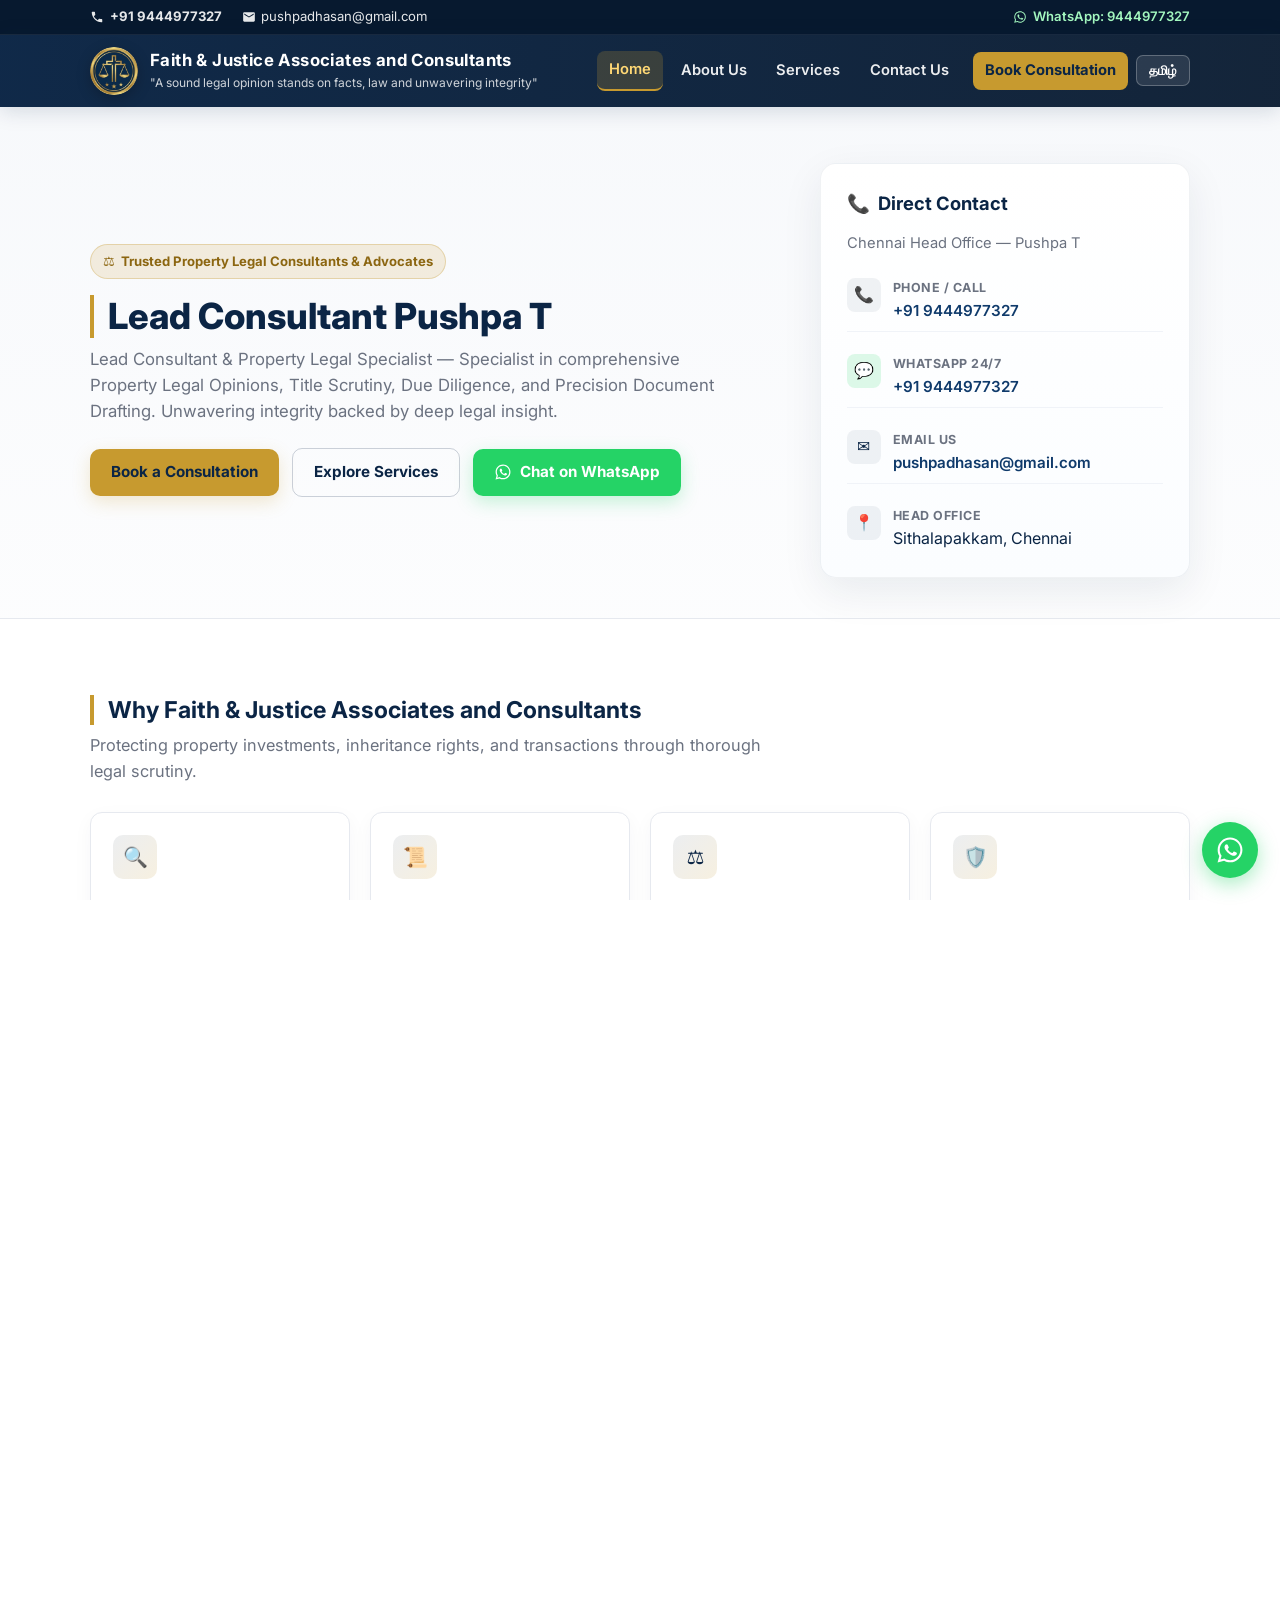
==== commit 17cf8474: "Add official round logo to website and configure circular favicon for browser tab" ====
--- a/index.html
+++ b/index.html
@@ -6,6 +6,11 @@
   <title>Faith &amp; Justice Associates and Consultants | Property Legal Opinions &amp; Document Drafting</title>
   <meta name="description" content="Faith &amp; Justice Associates and Consultants — Specialized Property Legal Opinions, Title Scrutiny, Due Diligence, and Document Drafting. Lead Consultant: Pushpa T." />
   <meta name="theme-color" content="#0b2545" />
+  <!-- Favicon: Round Logo in Browser Tab / Address Bar -->
+  <link rel="icon" type="image/png" sizes="32x32" href="favicon-32x32.png" />
+  <link rel="icon" type="image/png" sizes="64x64" href="favicon.png" />
+  <link rel="apple-touch-icon" sizes="180x180" href="apple-touch-icon.png" />
+  <link rel="shortcut icon" href="favicon.ico" />
   <link rel="stylesheet" href="style.css" />
 </head>
 <body>
@@ -36,7 +41,7 @@
   <header>
     <div class="container">
       <a href="index.html" class="brand" aria-label="Faith &amp; Justice Associates and Consultants Home">
-        <div class="logo-mark" aria-hidden="true">FJ</div>
+        <img src="logo-round.png" alt="Faith &amp; Justice Associates and Consultants Logo" class="brand-logo-img" />
         <div class="brand-text">
           <h1>Faith &amp; Justice Associates and Consultants</h1>
           <p>"A sound legal opinion stands on facts, law and unwavering integrity"</p>
@@ -348,7 +353,7 @@
       <div class="footer-grid">
         <div class="footer-brand">
           <div style="display: flex; gap: 0.6rem; align-items: center; margin-bottom: 0.75rem;">
-            <div class="logo-mark" style="width: 36px; height: 36px; font-size: 0.95rem;">FJ</div>
+            <img src="logo-round.png" alt="Faith &amp; Justice Logo" style="width: 38px; height: 38px; border-radius: 50%; object-fit: contain; background: #ffffff;" />
             <h3 style="margin: 0; font-size: 1.05rem;">Faith &amp; Justice Associates and Consultants</h3>
           </div>
           <p>"A sound legal opinion stands on facts, law and unwavering integrity."</p>
--- a/style.css
+++ b/style.css
@@ -148,6 +148,22 @@
   flex-shrink: 1;
 }
 
+.brand-logo-img {
+  width: 48px;
+  height: 48px;
+  min-width: 48px;
+  border-radius: 50%;
+  object-fit: contain;
+  box-shadow: 0 4px 14px rgba(0, 0, 0, 0.25);
+  transition: transform var(--transition);
+  flex-shrink: 0;
+  display: block;
+}
+
+.brand:hover .brand-logo-img {
+  transform: scale(1.05);
+}
+
 .logo-mark {
   width: 46px;
   height: 46px;
@@ -1319,6 +1335,12 @@
     max-width: calc(100% - 150px);
   }
 
+  .brand-logo-img {
+    width: 40px;
+    height: 40px;
+    min-width: 40px;
+  }
+
   .logo-mark {
     width: 40px;
     height: 40px;
